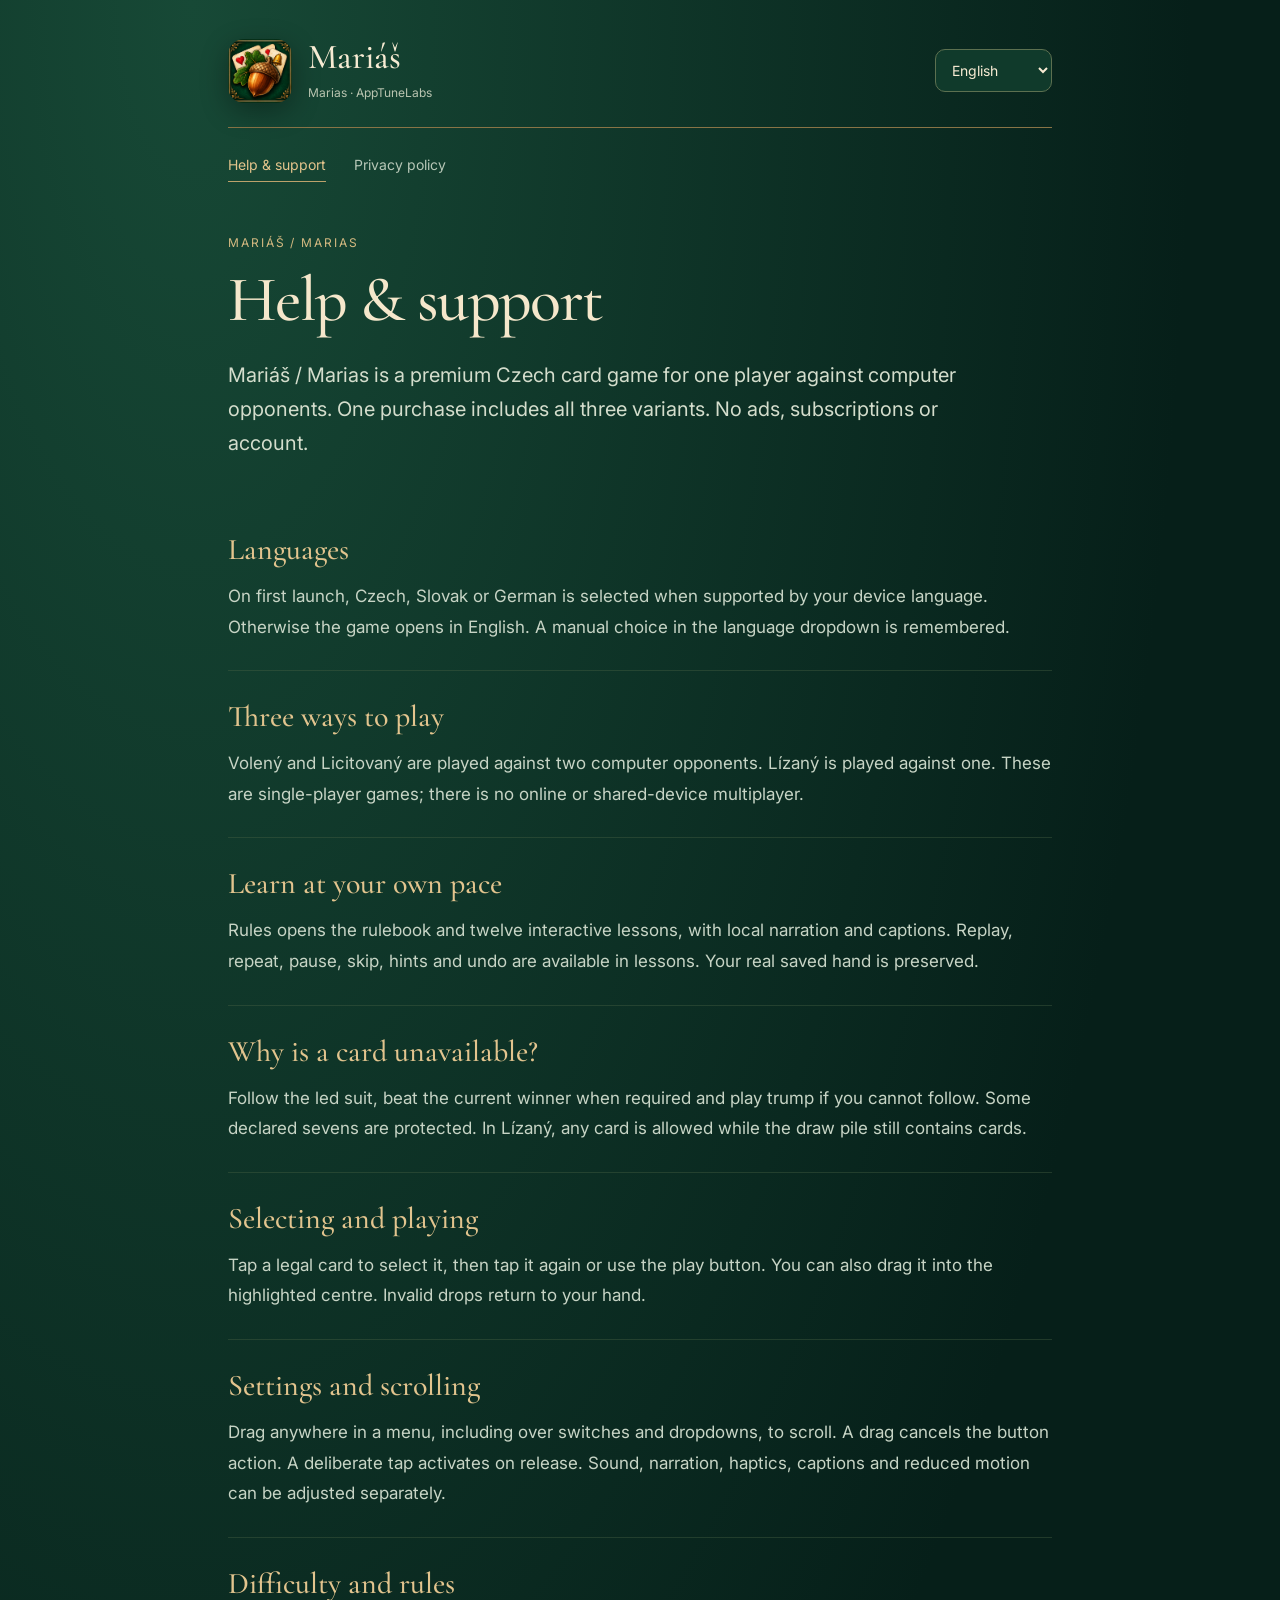
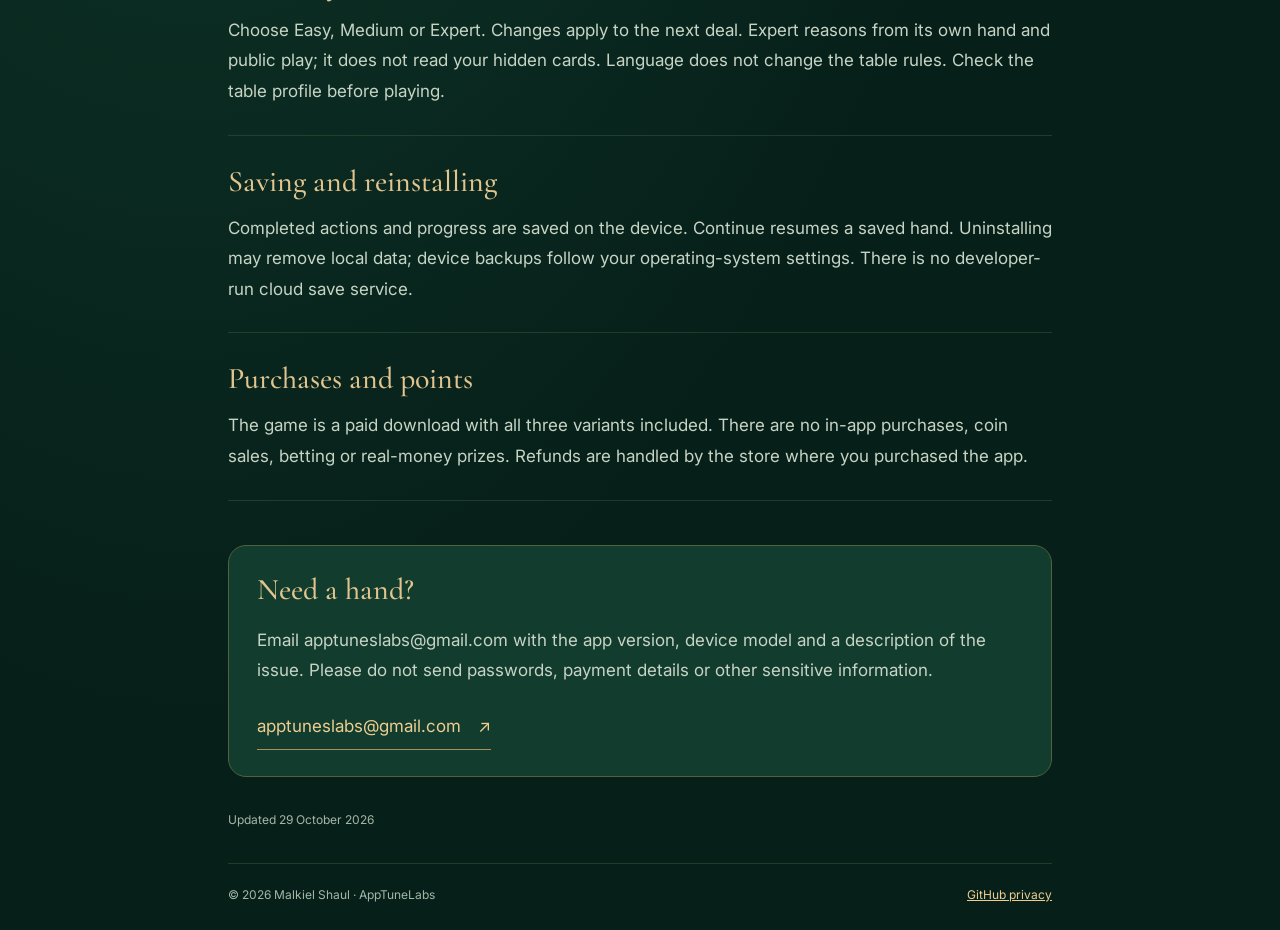
==== index.html @ c892424e "Publish localized Mariáš support and offline-game privacy policy" ====
<!doctype html><html lang="en"><head><meta charset="utf-8"><meta name="viewport" content="width=device-width,initial-scale=1"><meta name="theme-color" content="#082c24"><title>Mariáš / Marias — Support</title><meta name="description" content="Help and privacy information for Mariáš / Marias, the offline premium Czech card game."><link rel="canonical" href="https://malkiel2.github.io/Marias-Support/index.html"><link rel="alternate" hreflang="en" href="https://malkiel2.github.io/Marias-Support/index.html?lang=en"><link rel="alternate" hreflang="cs" href="https://malkiel2.github.io/Marias-Support/index.html?lang=cs"><link rel="alternate" hreflang="sk" href="https://malkiel2.github.io/Marias-Support/index.html?lang=sk"><link rel="alternate" hreflang="de" href="https://malkiel2.github.io/Marias-Support/index.html?lang=de"><link rel="icon" href="assets/icon.png"><link rel="stylesheet" href="style.css"><script src="site.js" defer></script></head><body><main><header><a class="brand" href="index.html"><img src="assets/icon.png" alt=""><span>Mariáš<small>Marias · AppTuneLabs</small></span></a><label class="language"><span class="sr-only">Language</span><select id="language"><option value="en">English</option><option value="cs">Čeština</option><option value="sk">Slovenčina</option><option value="de">Deutsch</option></select></label></header><nav aria-label="Support pages"><a data-nav="support" href="index.html">Help & support</a><a data-nav="privacy" href="privacy.html">Privacy policy</a></nav><article lang="en" data-lang="en"><p class="eyebrow">MARIÁŠ / MARIAS</p><h1>Help &amp; support</h1><p class="lead">Mariáš / Marias is a premium Czech card game for one player against computer opponents. One purchase includes all three variants. No ads, subscriptions or account.</p><section><h2>Languages</h2><p>On first launch, Czech, Slovak or German is selected when supported by your device language. Otherwise the game opens in English. A manual choice in the language dropdown is remembered.</p></section><section><h2>Three ways to play</h2><p>Volený and Licitovaný are played against two computer opponents. Lízaný is played against one. These are single-player games; there is no online or shared-device multiplayer.</p></section><section><h2>Learn at your own pace</h2><p>Rules opens the rulebook and twelve interactive lessons, with local narration and captions. Replay, repeat, pause, skip, hints and undo are available in lessons. Your real saved hand is preserved.</p></section><section><h2>Why is a card unavailable?</h2><p>Follow the led suit, beat the current winner when required and play trump if you cannot follow. Some declared sevens are protected. In Lízaný, any card is allowed while the draw pile still contains cards.</p></section><section><h2>Selecting and playing</h2><p>Tap a legal card to select it, then tap it again or use the play button. You can also drag it into the highlighted centre. Invalid drops return to your hand.</p></section><section><h2>Settings and scrolling</h2><p>Drag anywhere in a menu, including over switches and dropdowns, to scroll. A drag cancels the button action. A deliberate tap activates on release. Sound, narration, haptics, captions and reduced motion can be adjusted separately.</p></section><section><h2>Difficulty and rules</h2><p>Choose Easy, Medium or Expert. Changes apply to the next deal. Expert reasons from its own hand and public play; it does not read your hidden cards. Language does not change the table rules. Check the table profile before playing.</p></section><section><h2>Saving and reinstalling</h2><p>Completed actions and progress are saved on the device. Continue resumes a saved hand. Uninstalling may remove local data; device backups follow your operating-system settings. There is no developer-run cloud save service.</p></section><section><h2>Purchases and points</h2><p>The game is a paid download with all three variants included. There are no in-app purchases, coin sales, betting or real-money prizes. Refunds are handled by the store where you purchased the app.</p></section><aside><h2>Need a hand?</h2><p>Email apptuneslabs@gmail.com with the app version, device model and a description of the issue. Please do not send passwords, payment details or other sensitive information.</p><a class="contact" href="mailto:apptuneslabs@gmail.com">apptuneslabs@gmail.com <span aria-hidden="true">↗</span></a></aside><p class="updated">Updated 29 October 2026</p></article><article lang="cs" data-lang="cs" hidden><p class="eyebrow">MARIÁŠ / MARIAS</p><h1>Nápověda a podpora</h1><p class="lead">Mariáš je prémiová česká karetní hra pro jednoho hráče proti počítači. Jeden nákup zahrnuje všechny tři varianty. Bez reklam, předplatného a účtu.</p><section><h2>Jazyk hry</h2><p>Při prvním spuštění se podle jazyka zařízení zvolí čeština, slovenština nebo němčina, pokud je podporována. Jinak se otevře angličtina. Ruční výběr z nabídky jazyka si hra pamatuje.</p></section><section><h2>Tři varianty</h2><p>Volený a licitovaný se hrají proti dvěma počítačovým soupeřům, lízaný proti jednomu. Hraje jeden člověk; online hra ani více lidí na jednom zařízení nejsou podporovány.</p></section><section><h2>Výuka vlastním tempem</h2><p>Pravidla obsahují příručku a dvanáct hratelných lekcí s místním hlasem a titulky. Ve výuce lze přehrávat, opakovat, pozastavit, přeskočit, získat radu nebo vrátit tah. Skutečné rozehrané rozdání zůstává zachováno.</p></section><section><h2>Proč kartu nelze zahrát?</h2><p>Musíte ctít nesenou barvu, přebít, když to pravidla vyžadují, a trumfovat, pokud barvu nemáte. Některé ohlášené sedmy jsou chráněné. V lízaném lze do vyprázdnění talonu hrát libovolnou kartu.</p></section><section><h2>Výběr a zahrání karty</h2><p>Klepnutím povolenou kartu vyberete. Dalším klepnutím nebo tlačítkem ji zahrajete. Lze ji také přetáhnout do zvýrazněného středu. Neplatné puštění kartu vrátí.</p></section><section><h2>Nastavení a posouvání</h2><p>Posouvejte tahem kdekoli v nabídce, i přes přepínače nebo rozbalovací seznamy. Tah zruší stisk tlačítka. Záměrné klepnutí se provede po uvolnění. Zvuk, hlas, vibrace, titulky a omezení pohybu mají vlastní nastavení.</p></section><section><h2>Obtížnost a pravidla</h2><p>Zvolte Lehkou, Střední nebo Mistra. Změna platí od dalšího rozdání. Mistr používá vlastní ruku a veřejné tahy, ne vaše skryté karty. Změna jazyka nemění pravidla stolu. Před hrou zkontrolujte profil.</p></section><section><h2>Ukládání a přeinstalace</h2><p>Hra ukládá dokončené akce a postup do zařízení. Pokračovat obnoví rozdání. Odinstalace může místní data odstranit. Zálohy závisejí na nastavení systému; nemáme vlastní cloudové ukládání.</p></section><section><h2>Nákup a body</h2><p>Jde o placenou hru se třemi zahrnutými variantami. Neobsahuje nákupy v aplikaci, prodej mincí, sázky ani peněžní výhry. Vrácení platby řeší obchod, ve kterém jste hru koupili.</p></section><aside><h2>Potřebujete poradit?</h2><p>Napište na apptuneslabs@gmail.com. Uveďte verzi hry, model zařízení a popis problému. Neposílejte hesla, platební údaje ani jiné citlivé informace.</p><a class="contact" href="mailto:apptuneslabs@gmail.com">apptuneslabs@gmail.com <span aria-hidden="true">↗</span></a></aside><p class="updated">Aktualizováno 29. října 2026</p></article><article lang="sk" data-lang="sk" hidden><p class="eyebrow">MARIÁŠ / MARIAS</p><h1>Pomoc a podpora</h1><p class="lead">Mariáš je prémiová česká kartová hra pre jedného hráča proti počítaču. Jeden nákup zahŕňa všetky tri varianty. Bez reklám, predplatného a účtu.</p><section><h2>Jazyk hry</h2><p>Pri prvom spustení sa podľa jazyka zariadenia zvolí čeština, slovenčina alebo nemčina, ak je podporovaná. Inak sa otvorí angličtina. Ručný výber z ponuky jazyka si hra pamätá.</p></section><section><h2>Tri varianty</h2><p>Volený a licitovaný sa hrajú proti dvom počítačovým súperom, lízaný proti jednému. Hrá jeden človek; online hra ani viacerí ľudia na jednom zariadení nie sú podporovaní.</p></section><section><h2>Výučba vlastným tempom</h2><p>Pravidlá obsahujú príručku a dvanásť hrateľných lekcií s miestnym hlasom a titulkami. Vo výučbe možno prehrať, opakovať, pozastaviť, preskočiť, získať radu alebo vrátiť ťah. Skutočné rozohrané rozdanie zostáva zachované.</p></section><section><h2>Prečo kartu nemožno zahrať?</h2><p>Musíte dodržať nesenú farbu, prebiť, keď to pravidlá vyžadujú, a tromfovať, ak farbu nemáte. Niektoré ohlásené sedmy sú chránené. V lízanom možno do vyprázdnenia kôpky hrať ľubovoľnú kartu.</p></section><section><h2>Výber a zahranie karty</h2><p>Ťuknutím povolenú kartu vyberiete. Ďalším ťuknutím alebo tlačidlom ju zahráte. Možno ju aj potiahnuť do zvýrazneného stredu. Neplatné pustenie kartu vráti.</p></section><section><h2>Nastavenia a posúvanie</h2><p>Posúvajte ťahom kdekoľvek v ponuke, aj cez prepínače alebo rozbaľovacie zoznamy. Ťah zruší stlačenie tlačidla. Zámerné ťuknutie sa vykoná po uvoľnení. Zvuk, hlas, vibrácie, titulky a obmedzenie pohybu majú vlastné nastavenia.</p></section><section><h2>Náročnosť a pravidlá</h2><p>Zvoľte Ľahkú, Strednú alebo Majstra. Zmena platí od ďalšieho rozdania. Majster používa vlastnú ruku a verejné ťahy, nie vaše skryté karty. Zmena jazyka nemení pravidlá stola. Pred hrou skontrolujte profil.</p></section><section><h2>Ukladanie a preinštalovanie</h2><p>Hra ukladá dokončené akcie a postup do zariadenia. Pokračovať obnoví rozdanie. Odinštalovanie môže miestne údaje odstrániť. Zálohy závisia od nastavení systému; nemáme vlastné cloudové ukladanie.</p></section><section><h2>Nákup a body</h2><p>Ide o platenú hru s tromi zahrnutými variantmi. Neobsahuje nákupy v aplikácii, predaj mincí, stávky ani peňažné výhry. Vrátenie platby rieši obchod, v ktorom ste hru kúpili.</p></section><aside><h2>Potrebujete poradiť?</h2><p>Napíšte na apptuneslabs@gmail.com. Uveďte verziu hry, model zariadenia a opis problému. Neposielajte heslá, platobné údaje ani iné citlivé informácie.</p><a class="contact" href="mailto:apptuneslabs@gmail.com">apptuneslabs@gmail.com <span aria-hidden="true">↗</span></a></aside><p class="updated">Aktualizované 29. októbra 2026</p></article><article lang="de" data-lang="de" hidden><p class="eyebrow">MARIÁŠ / MARIAS</p><h1>Hilfe &amp; Support</h1><p class="lead">Mariáš / Marias ist ein hochwertiges tschechisches Kartenspiel für einen Menschen gegen Computergegner. Ein Kauf enthält alle drei Varianten. Ohne Werbung, Abo oder Konto.</p><section><h2>Sprache</h2><p>Beim ersten Start wird die unterstützte Gerätesprache Tschechisch, Slowakisch oder Deutsch gewählt. Andernfalls öffnet sich Englisch. Eine manuelle Auswahl im Sprachmenü wird gespeichert.</p></section><section><h2>Drei Varianten</h2><p>Volený und Licitovaný spielt man gegen zwei Computergegner, Lízaný gegen einen. Es spielt ein Mensch. Online-Mehrspieler und mehrere Menschen an einem Gerät sind nicht vorgesehen.</p></section><section><h2>In deinem Tempo lernen</h2><p>Regeln öffnet das Regelbuch und zwölf spielbare Lektionen mit lokaler Sprachführung und Untertiteln. In Lektionen stehen Wiederholen, Pause, Überspringen, Hinweise und Zurücknehmen zur Verfügung. Deine echte gespeicherte Runde bleibt erhalten.</p></section><section><h2>Warum ist eine Karte nicht erlaubt?</h2><p>Bediene die ausgespielte Farbe, überstich nach den Regeln und spiele Trumpf, wenn du die Farbe nicht hast. Bestimmte angesagte Siebenen sind geschützt. Bei Lízaný ist jede Karte erlaubt, solange der Nachziehstapel nicht leer ist.</p></section><section><h2>Karten auswählen und spielen</h2><p>Tippe auf eine erlaubte Karte und danach erneut darauf oder auf die Spieltaste. Du kannst sie auch in die markierte Mitte ziehen. Eine ungültig abgelegte Karte kehrt auf die Hand zurück.</p></section><section><h2>Einstellungen und Scrollen</h2><p>Ziehe zum Scrollen an einer beliebigen Stelle im Menü, auch über Schaltern und Auswahlfeldern. Ziehen bricht die Schaltflächenaktion ab. Ein gezieltes Tippen wirkt beim Loslassen. Ton, Sprache, Haptik, Untertitel und weniger Bewegung sind getrennt einstellbar.</p></section><section><h2>Schwierigkeit und Regeln</h2><p>Wähle Leicht, Mittel oder Experte. Änderungen gelten ab der nächsten Runde. Experte nutzt die eigene Hand und öffentliche Züge, nicht deine verdeckten Karten. Die Sprache ändert keine Tischregeln. Prüfe vor dem Spielen das Profil.</p></section><section><h2>Speichern und Neuinstallation</h2><p>Abgeschlossene Aktionen und Fortschritt werden auf dem Gerät gespeichert. Weiter setzt die Runde fort. Eine Deinstallation kann lokale Daten löschen. Sicherungen folgen den Betriebssystemeinstellungen; wir betreiben keinen Cloud-Spielstanddienst.</p></section><section><h2>Kauf und Punkte</h2><p>Der kostenpflichtige Download enthält alle drei Varianten. Es gibt keine In-App-Käufe, verkauften Münzen, Einsätze oder Geldgewinne. Erstattungen bearbeitet der Store, in dem du das Spiel gekauft hast.</p></section><aside><h2>Brauchst du Hilfe?</h2><p>Schreibe an apptuneslabs@gmail.com und nenne Spielversion, Gerätemodell und das Problem. Bitte sende keine Passwörter, Zahlungsdaten oder anderen sensiblen Informationen.</p><a class="contact" href="mailto:apptuneslabs@gmail.com">apptuneslabs@gmail.com <span aria-hidden="true">↗</span></a></aside><p class="updated">Aktualisiert am 29. Oktober 2026</p></article><footer><p>© 2026 Malkiel Shaul · AppTuneLabs</p><a href="https://docs.github.com/en/site-policy/privacy-policies/github-general-privacy-statement">GitHub privacy</a></footer></main></body></html>
---- style.css ----
@font-face{font-family:Inter;src:url(assets/Inter.ttf);font-display:swap}@font-face{font-family:Cormorant;src:url(assets/CormorantGaramond.ttf);font-display:swap}*{box-sizing:border-box}html{color-scheme:dark}body{margin:0;background:radial-gradient(ellipse at 15% 0,#174936,transparent 65%),#061f19;color:#f7ebd3;font:17px/1.8 Inter,Arial,sans-serif}main{max-width:900px;margin:auto;padding:38px 38px 24px}header{display:flex;align-items:center;justify-content:space-between;gap:20px;padding-bottom:24px;border-bottom:1px solid #887446}.brand{display:flex;align-items:center;gap:16px;text-decoration:none;color:#f7ebd3;font:500 35px/1.1 Cormorant,serif}.brand img{width:64px;height:64px;border-radius:16px;box-shadow:0 8px 28px #0005}.brand small{display:block;color:#b9c4b0;font:12px/1.8 Inter,sans-serif;margin-top:5px}select{font:14px Inter,sans-serif;padding:11px 12px;border:1px solid #5c7050;border-radius:10px;color:#f7ebd3;background:#103a2b}nav{display:flex;gap:28px;margin:24px 0 50px}nav a{font-size:14px;text-decoration:none;color:#b7c7b7;padding-bottom:4px}nav a[aria-current]{color:#e3c48c;border-bottom:1px solid #bca26b}h1{font:500 64px/1.05 Cormorant,Georgia,serif;color:#f5e7cb;letter-spacing:-.025em;margin:12px 0 25px}h2{font:500 30px/1.2 Cormorant,Georgia,serif;color:#e2c48e;margin:0 0 13px}.eyebrow{font-size:12px;letter-spacing:.16em;color:#d4b981}.lead{font-size:20px;line-height:1.7;color:#d4ddcc;margin-bottom:44px;max-width:740px}section{padding:28px 0;border-bottom:1px solid #49614566}section p{margin:0;color:#c7d4c5}a{color:#edcd91;overflow-wrap:anywhere}a:focus-visible,select:focus-visible{outline:2px solid #f2dba7;outline-offset:5px}aside{padding:26px 28px;margin-top:44px;background:#123c2d;border:1px solid #50623f;border-radius:18px}aside p{color:#c7d4c5}.contact{display:inline-block;padding:8px 0;text-decoration:none;border-bottom:1px solid #aa8f56}.contact span{margin-left:12px}.updated,footer{font-size:12px;color:#a4b7a6}.updated{margin:32px 0}footer{border-top:1px solid #49614566;padding-top:20px;display:flex;justify-content:space-between;gap:16px}footer p{margin:0}.sr-only{position:absolute;width:1px;height:1px;overflow:hidden;clip:rect(0,0,0,0)}[hidden]{display:none!important}@media(max-width:600px){main{padding:24px 21px}h1{font-size:46px}.brand{font-size:29px}.brand img{width:48px;height:48px}.brand small{font-size:10px}select{max-width:112px}nav{margin-bottom:34px}.lead{font-size:18px}h2{font-size:27px}aside{padding:23px}footer{display:block}footer p{margin-bottom:8px}}
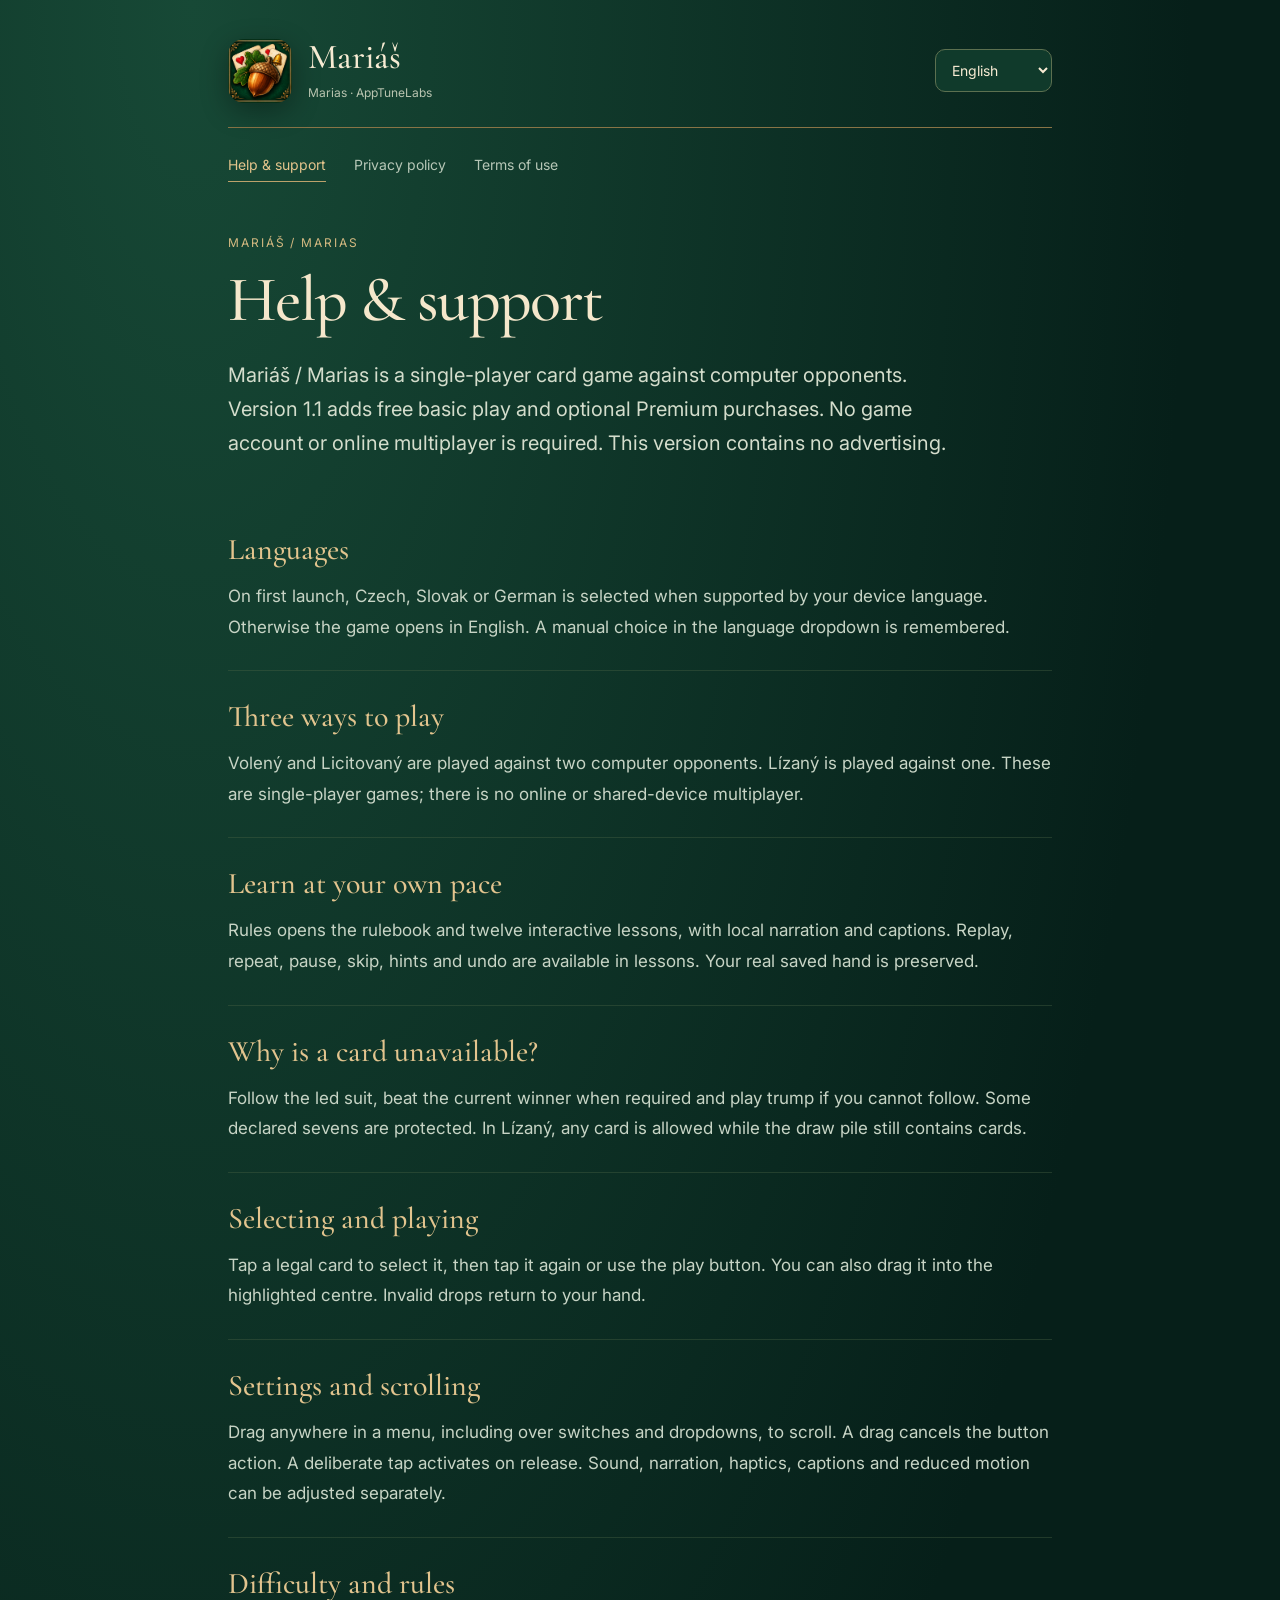
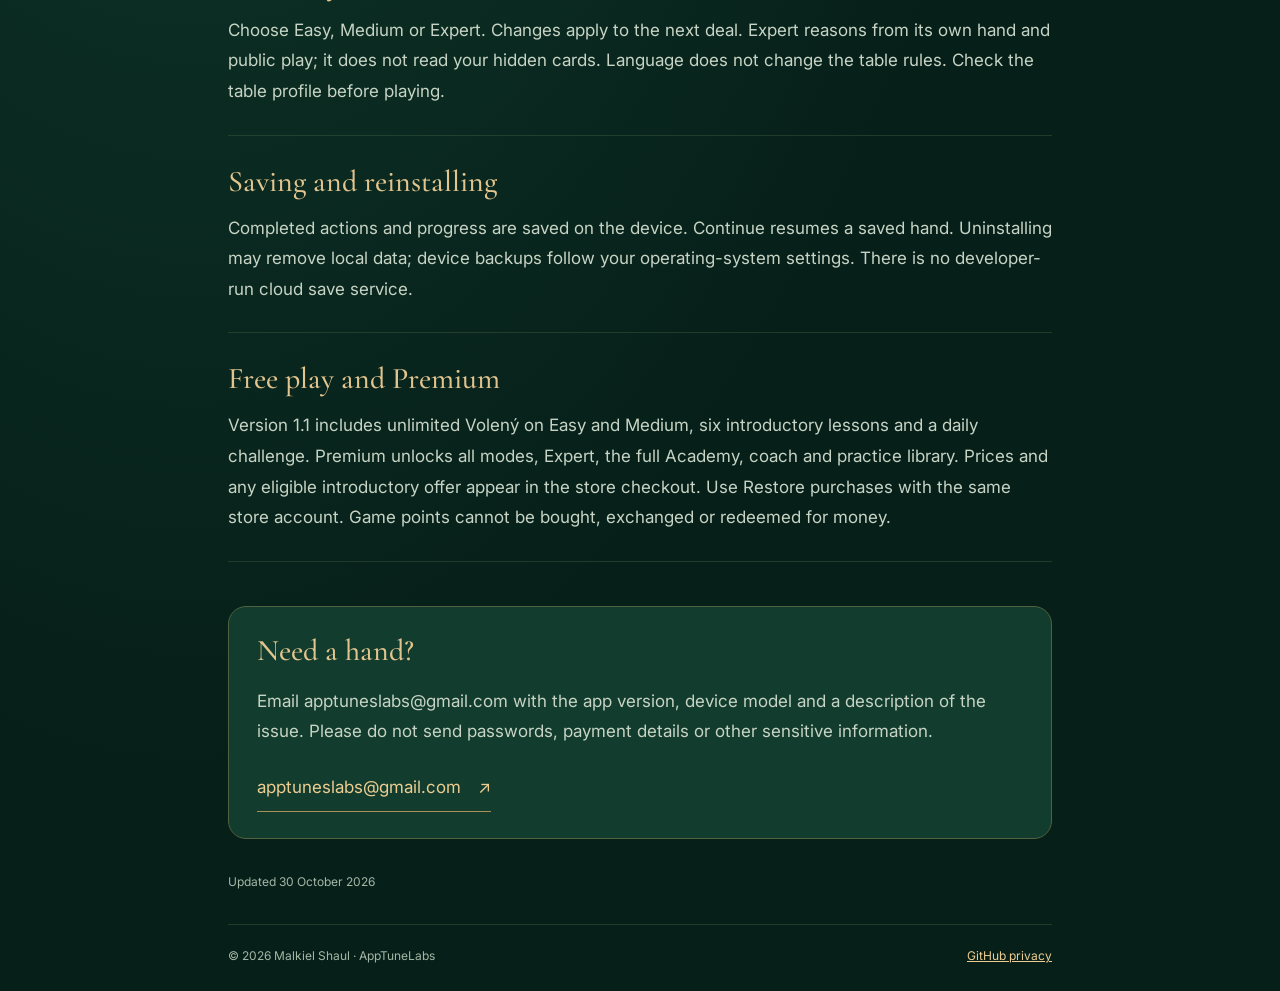
==== commit afa86313: "Document optional Premium purchases, RevenueCat privacy and store terms in four languages" ====
--- a/index.html
+++ b/index.html
@@ -1 +1 @@
-<!doctype html><html lang="en"><head><meta charset="utf-8"><meta name="viewport" content="width=device-width,initial-scale=1"><meta name="theme-color" content="#082c24"><title>Mariáš / Marias — Support</title><meta name="description" content="Help and privacy information for Mariáš / Marias, the offline premium Czech card game."><link rel="canonical" href="https://malkiel2.github.io/Marias-Support/index.html"><link rel="alternate" hreflang="en" href="https://malkiel2.github.io/Marias-Support/index.html?lang=en"><link rel="alternate" hreflang="cs" href="https://malkiel2.github.io/Marias-Support/index.html?lang=cs"><link rel="alternate" hreflang="sk" href="https://malkiel2.github.io/Marias-Support/index.html?lang=sk"><link rel="alternate" hreflang="de" href="https://malkiel2.github.io/Marias-Support/index.html?lang=de"><link rel="icon" href="assets/icon.png"><link rel="stylesheet" href="style.css"><script src="site.js" defer></script></head><body><main><header><a class="brand" href="index.html"><img src="assets/icon.png" alt=""><span>Mariáš<small>Marias · AppTuneLabs</small></span></a><label class="language"><span class="sr-only">Language</span><select id="language"><option value="en">English</option><option value="cs">Čeština</option><option value="sk">Slovenčina</option><option value="de">Deutsch</option></select></label></header><nav aria-label="Support pages"><a data-nav="support" href="index.html">Help & support</a><a data-nav="privacy" href="privacy.html">Privacy policy</a></nav><article lang="en" data-lang="en"><p class="eyebrow">MARIÁŠ / MARIAS</p><h1>Help &amp; support</h1><p class="lead">Mariáš / Marias is a premium Czech card game for one player against computer opponents. One purchase includes all three variants. No ads, subscriptions or account.</p><section><h2>Languages</h2><p>On first launch, Czech, Slovak or German is selected when supported by your device language. Otherwise the game opens in English. A manual choice in the language dropdown is remembered.</p></section><section><h2>Three ways to play</h2><p>Volený and Licitovaný are played against two computer opponents. Lízaný is played against one. These are single-player games; there is no online or shared-device multiplayer.</p></section><section><h2>Learn at your own pace</h2><p>Rules opens the rulebook and twelve interactive lessons, with local narration and captions. Replay, repeat, pause, skip, hints and undo are available in lessons. Your real saved hand is preserved.</p></section><section><h2>Why is a card unavailable?</h2><p>Follow the led suit, beat the current winner when required and play trump if you cannot follow. Some declared sevens are protected. In Lízaný, any card is allowed while the draw pile still contains cards.</p></section><section><h2>Selecting and playing</h2><p>Tap a legal card to select it, then tap it again or use the play button. You can also drag it into the highlighted centre. Invalid drops return to your hand.</p></section><section><h2>Settings and scrolling</h2><p>Drag anywhere in a menu, including over switches and dropdowns, to scroll. A drag cancels the button action. A deliberate tap activates on release. Sound, narration, haptics, captions and reduced motion can be adjusted separately.</p></section><section><h2>Difficulty and rules</h2><p>Choose Easy, Medium or Expert. Changes apply to the next deal. Expert reasons from its own hand and public play; it does not read your hidden cards. Language does not change the table rules. Check the table profile before playing.</p></section><section><h2>Saving and reinstalling</h2><p>Completed actions and progress are saved on the device. Continue resumes a saved hand. Uninstalling may remove local data; device backups follow your operating-system settings. There is no developer-run cloud save service.</p></section><section><h2>Purchases and points</h2><p>The game is a paid download with all three variants included. There are no in-app purchases, coin sales, betting or real-money prizes. Refunds are handled by the store where you purchased the app.</p></section><aside><h2>Need a hand?</h2><p>Email apptuneslabs@gmail.com with the app version, device model and a description of the issue. Please do not send passwords, payment details or other sensitive information.</p><a class="contact" href="mailto:apptuneslabs@gmail.com">apptuneslabs@gmail.com <span aria-hidden="true">↗</span></a></aside><p class="updated">Updated 29 October 2026</p></article><article lang="cs" data-lang="cs" hidden><p class="eyebrow">MARIÁŠ / MARIAS</p><h1>Nápověda a podpora</h1><p class="lead">Mariáš je prémiová česká karetní hra pro jednoho hráče proti počítači. Jeden nákup zahrnuje všechny tři varianty. Bez reklam, předplatného a účtu.</p><section><h2>Jazyk hry</h2><p>Při prvním spuštění se podle jazyka zařízení zvolí čeština, slovenština nebo němčina, pokud je podporována. Jinak se otevře angličtina. Ruční výběr z nabídky jazyka si hra pamatuje.</p></section><section><h2>Tři varianty</h2><p>Volený a licitovaný se hrají proti dvěma počítačovým soupeřům, lízaný proti jednomu. Hraje jeden člověk; online hra ani více lidí na jednom zařízení nejsou podporovány.</p></section><section><h2>Výuka vlastním tempem</h2><p>Pravidla obsahují příručku a dvanáct hratelných lekcí s místním hlasem a titulky. Ve výuce lze přehrávat, opakovat, pozastavit, přeskočit, získat radu nebo vrátit tah. Skutečné rozehrané rozdání zůstává zachováno.</p></section><section><h2>Proč kartu nelze zahrát?</h2><p>Musíte ctít nesenou barvu, přebít, když to pravidla vyžadují, a trumfovat, pokud barvu nemáte. Některé ohlášené sedmy jsou chráněné. V lízaném lze do vyprázdnění talonu hrát libovolnou kartu.</p></section><section><h2>Výběr a zahrání karty</h2><p>Klepnutím povolenou kartu vyberete. Dalším klepnutím nebo tlačítkem ji zahrajete. Lze ji také přetáhnout do zvýrazněného středu. Neplatné puštění kartu vrátí.</p></section><section><h2>Nastavení a posouvání</h2><p>Posouvejte tahem kdekoli v nabídce, i přes přepínače nebo rozbalovací seznamy. Tah zruší stisk tlačítka. Záměrné klepnutí se provede po uvolnění. Zvuk, hlas, vibrace, titulky a omezení pohybu mají vlastní nastavení.</p></section><section><h2>Obtížnost a pravidla</h2><p>Zvolte Lehkou, Střední nebo Mistra. Změna platí od dalšího rozdání. Mistr používá vlastní ruku a veřejné tahy, ne vaše skryté karty. Změna jazyka nemění pravidla stolu. Před hrou zkontrolujte profil.</p></section><section><h2>Ukládání a přeinstalace</h2><p>Hra ukládá dokončené akce a postup do zařízení. Pokračovat obnoví rozdání. Odinstalace může místní data odstranit. Zálohy závisejí na nastavení systému; nemáme vlastní cloudové ukládání.</p></section><section><h2>Nákup a body</h2><p>Jde o placenou hru se třemi zahrnutými variantami. Neobsahuje nákupy v aplikaci, prodej mincí, sázky ani peněžní výhry. Vrácení platby řeší obchod, ve kterém jste hru koupili.</p></section><aside><h2>Potřebujete poradit?</h2><p>Napište na apptuneslabs@gmail.com. Uveďte verzi hry, model zařízení a popis problému. Neposílejte hesla, platební údaje ani jiné citlivé informace.</p><a class="contact" href="mailto:apptuneslabs@gmail.com">apptuneslabs@gmail.com <span aria-hidden="true">↗</span></a></aside><p class="updated">Aktualizováno 29. října 2026</p></article><article lang="sk" data-lang="sk" hidden><p class="eyebrow">MARIÁŠ / MARIAS</p><h1>Pomoc a podpora</h1><p class="lead">Mariáš je prémiová česká kartová hra pre jedného hráča proti počítaču. Jeden nákup zahŕňa všetky tri varianty. Bez reklám, predplatného a účtu.</p><section><h2>Jazyk hry</h2><p>Pri prvom spustení sa podľa jazyka zariadenia zvolí čeština, slovenčina alebo nemčina, ak je podporovaná. Inak sa otvorí angličtina. Ručný výber z ponuky jazyka si hra pamätá.</p></section><section><h2>Tri varianty</h2><p>Volený a licitovaný sa hrajú proti dvom počítačovým súperom, lízaný proti jednému. Hrá jeden človek; online hra ani viacerí ľudia na jednom zariadení nie sú podporovaní.</p></section><section><h2>Výučba vlastným tempom</h2><p>Pravidlá obsahujú príručku a dvanásť hrateľných lekcií s miestnym hlasom a titulkami. Vo výučbe možno prehrať, opakovať, pozastaviť, preskočiť, získať radu alebo vrátiť ťah. Skutočné rozohrané rozdanie zostáva zachované.</p></section><section><h2>Prečo kartu nemožno zahrať?</h2><p>Musíte dodržať nesenú farbu, prebiť, keď to pravidlá vyžadujú, a tromfovať, ak farbu nemáte. Niektoré ohlásené sedmy sú chránené. V lízanom možno do vyprázdnenia kôpky hrať ľubovoľnú kartu.</p></section><section><h2>Výber a zahranie karty</h2><p>Ťuknutím povolenú kartu vyberiete. Ďalším ťuknutím alebo tlačidlom ju zahráte. Možno ju aj potiahnuť do zvýrazneného stredu. Neplatné pustenie kartu vráti.</p></section><section><h2>Nastavenia a posúvanie</h2><p>Posúvajte ťahom kdekoľvek v ponuke, aj cez prepínače alebo rozbaľovacie zoznamy. Ťah zruší stlačenie tlačidla. Zámerné ťuknutie sa vykoná po uvoľnení. Zvuk, hlas, vibrácie, titulky a obmedzenie pohybu majú vlastné nastavenia.</p></section><section><h2>Náročnosť a pravidlá</h2><p>Zvoľte Ľahkú, Strednú alebo Majstra. Zmena platí od ďalšieho rozdania. Majster používa vlastnú ruku a verejné ťahy, nie vaše skryté karty. Zmena jazyka nemení pravidlá stola. Pred hrou skontrolujte profil.</p></section><section><h2>Ukladanie a preinštalovanie</h2><p>Hra ukladá dokončené akcie a postup do zariadenia. Pokračovať obnoví rozdanie. Odinštalovanie môže miestne údaje odstrániť. Zálohy závisia od nastavení systému; nemáme vlastné cloudové ukladanie.</p></section><section><h2>Nákup a body</h2><p>Ide o platenú hru s tromi zahrnutými variantmi. Neobsahuje nákupy v aplikácii, predaj mincí, stávky ani peňažné výhry. Vrátenie platby rieši obchod, v ktorom ste hru kúpili.</p></section><aside><h2>Potrebujete poradiť?</h2><p>Napíšte na apptuneslabs@gmail.com. Uveďte verziu hry, model zariadenia a opis problému. Neposielajte heslá, platobné údaje ani iné citlivé informácie.</p><a class="contact" href="mailto:apptuneslabs@gmail.com">apptuneslabs@gmail.com <span aria-hidden="true">↗</span></a></aside><p class="updated">Aktualizované 29. októbra 2026</p></article><article lang="de" data-lang="de" hidden><p class="eyebrow">MARIÁŠ / MARIAS</p><h1>Hilfe &amp; Support</h1><p class="lead">Mariáš / Marias ist ein hochwertiges tschechisches Kartenspiel für einen Menschen gegen Computergegner. Ein Kauf enthält alle drei Varianten. Ohne Werbung, Abo oder Konto.</p><section><h2>Sprache</h2><p>Beim ersten Start wird die unterstützte Gerätesprache Tschechisch, Slowakisch oder Deutsch gewählt. Andernfalls öffnet sich Englisch. Eine manuelle Auswahl im Sprachmenü wird gespeichert.</p></section><section><h2>Drei Varianten</h2><p>Volený und Licitovaný spielt man gegen zwei Computergegner, Lízaný gegen einen. Es spielt ein Mensch. Online-Mehrspieler und mehrere Menschen an einem Gerät sind nicht vorgesehen.</p></section><section><h2>In deinem Tempo lernen</h2><p>Regeln öffnet das Regelbuch und zwölf spielbare Lektionen mit lokaler Sprachführung und Untertiteln. In Lektionen stehen Wiederholen, Pause, Überspringen, Hinweise und Zurücknehmen zur Verfügung. Deine echte gespeicherte Runde bleibt erhalten.</p></section><section><h2>Warum ist eine Karte nicht erlaubt?</h2><p>Bediene die ausgespielte Farbe, überstich nach den Regeln und spiele Trumpf, wenn du die Farbe nicht hast. Bestimmte angesagte Siebenen sind geschützt. Bei Lízaný ist jede Karte erlaubt, solange der Nachziehstapel nicht leer ist.</p></section><section><h2>Karten auswählen und spielen</h2><p>Tippe auf eine erlaubte Karte und danach erneut darauf oder auf die Spieltaste. Du kannst sie auch in die markierte Mitte ziehen. Eine ungültig abgelegte Karte kehrt auf die Hand zurück.</p></section><section><h2>Einstellungen und Scrollen</h2><p>Ziehe zum Scrollen an einer beliebigen Stelle im Menü, auch über Schaltern und Auswahlfeldern. Ziehen bricht die Schaltflächenaktion ab. Ein gezieltes Tippen wirkt beim Loslassen. Ton, Sprache, Haptik, Untertitel und weniger Bewegung sind getrennt einstellbar.</p></section><section><h2>Schwierigkeit und Regeln</h2><p>Wähle Leicht, Mittel oder Experte. Änderungen gelten ab der nächsten Runde. Experte nutzt die eigene Hand und öffentliche Züge, nicht deine verdeckten Karten. Die Sprache ändert keine Tischregeln. Prüfe vor dem Spielen das Profil.</p></section><section><h2>Speichern und Neuinstallation</h2><p>Abgeschlossene Aktionen und Fortschritt werden auf dem Gerät gespeichert. Weiter setzt die Runde fort. Eine Deinstallation kann lokale Daten löschen. Sicherungen folgen den Betriebssystemeinstellungen; wir betreiben keinen Cloud-Spielstanddienst.</p></section><section><h2>Kauf und Punkte</h2><p>Der kostenpflichtige Download enthält alle drei Varianten. Es gibt keine In-App-Käufe, verkauften Münzen, Einsätze oder Geldgewinne. Erstattungen bearbeitet der Store, in dem du das Spiel gekauft hast.</p></section><aside><h2>Brauchst du Hilfe?</h2><p>Schreibe an apptuneslabs@gmail.com und nenne Spielversion, Gerätemodell und das Problem. Bitte sende keine Passwörter, Zahlungsdaten oder anderen sensiblen Informationen.</p><a class="contact" href="mailto:apptuneslabs@gmail.com">apptuneslabs@gmail.com <span aria-hidden="true">↗</span></a></aside><p class="updated">Aktualisiert am 29. Oktober 2026</p></article><footer><p>© 2026 Malkiel Shaul · AppTuneLabs</p><a href="https://docs.github.com/en/site-policy/privacy-policies/github-general-privacy-statement">GitHub privacy</a></footer></main></body></html>+<!doctype html><html lang="en"><head><meta charset="utf-8"><meta name="viewport" content="width=device-width,initial-scale=1"><meta name="theme-color" content="#082c24"><title>Mariáš / Marias — Support</title><meta name="description" content="Help and privacy information for Mariáš / Marias, the offline premium Czech card game."><link rel="canonical" href="https://malkiel2.github.io/Marias-Support/index.html"><link rel="alternate" hreflang="en" href="https://malkiel2.github.io/Marias-Support/index.html?lang=en"><link rel="alternate" hreflang="cs" href="https://malkiel2.github.io/Marias-Support/index.html?lang=cs"><link rel="alternate" hreflang="sk" href="https://malkiel2.github.io/Marias-Support/index.html?lang=sk"><link rel="alternate" hreflang="de" href="https://malkiel2.github.io/Marias-Support/index.html?lang=de"><link rel="icon" href="assets/icon.png"><link rel="stylesheet" href="style.css?v=995d9b1980"><script src="site.js?v=de9e3df1a8" defer></script></head><body><main><header><a class="brand" href="index.html"><img src="assets/icon.png" alt=""><span>Mariáš<small>Marias · AppTuneLabs</small></span></a><label class="language"><span class="sr-only">Language</span><select id="language"><option value="en">English</option><option value="cs">Čeština</option><option value="sk">Slovenčina</option><option value="de">Deutsch</option></select></label></header><nav aria-label="Support pages"><a data-nav="support" href="index.html">Help & support</a><a data-nav="privacy" href="privacy.html">Privacy policy</a><a data-nav="terms" href="terms.html">Terms of use</a></nav><article lang="en" data-lang="en"><p class="eyebrow">MARIÁŠ / MARIAS</p><h1>Help &amp; support</h1><p class="lead">Mariáš / Marias is a single-player card game against computer opponents. Version 1.1 adds free basic play and optional Premium purchases. No game account or online multiplayer is required. This version contains no advertising.</p><section><h2>Languages</h2><p>On first launch, Czech, Slovak or German is selected when supported by your device language. Otherwise the game opens in English. A manual choice in the language dropdown is remembered.</p></section><section><h2>Three ways to play</h2><p>Volený and Licitovaný are played against two computer opponents. Lízaný is played against one. These are single-player games; there is no online or shared-device multiplayer.</p></section><section><h2>Learn at your own pace</h2><p>Rules opens the rulebook and twelve interactive lessons, with local narration and captions. Replay, repeat, pause, skip, hints and undo are available in lessons. Your real saved hand is preserved.</p></section><section><h2>Why is a card unavailable?</h2><p>Follow the led suit, beat the current winner when required and play trump if you cannot follow. Some declared sevens are protected. In Lízaný, any card is allowed while the draw pile still contains cards.</p></section><section><h2>Selecting and playing</h2><p>Tap a legal card to select it, then tap it again or use the play button. You can also drag it into the highlighted centre. Invalid drops return to your hand.</p></section><section><h2>Settings and scrolling</h2><p>Drag anywhere in a menu, including over switches and dropdowns, to scroll. A drag cancels the button action. A deliberate tap activates on release. Sound, narration, haptics, captions and reduced motion can be adjusted separately.</p></section><section><h2>Difficulty and rules</h2><p>Choose Easy, Medium or Expert. Changes apply to the next deal. Expert reasons from its own hand and public play; it does not read your hidden cards. Language does not change the table rules. Check the table profile before playing.</p></section><section><h2>Saving and reinstalling</h2><p>Completed actions and progress are saved on the device. Continue resumes a saved hand. Uninstalling may remove local data; device backups follow your operating-system settings. There is no developer-run cloud save service.</p></section><section><h2>Free play and Premium</h2><p>Version 1.1 includes unlimited Volený on Easy and Medium, six introductory lessons and a daily challenge. Premium unlocks all modes, Expert, the full Academy, coach and practice library. Prices and any eligible introductory offer appear in the store checkout. Use Restore purchases with the same store account. Game points cannot be bought, exchanged or redeemed for money.</p></section><aside><h2>Need a hand?</h2><p>Email apptuneslabs@gmail.com with the app version, device model and a description of the issue. Please do not send passwords, payment details or other sensitive information.</p><a class="contact" href="mailto:apptuneslabs@gmail.com">apptuneslabs@gmail.com <span aria-hidden="true">↗</span></a></aside><p class="updated">Updated 30 October 2026</p></article><article lang="cs" data-lang="cs" hidden><p class="eyebrow">MARIÁŠ / MARIAS</p><h1>Nápověda a podpora</h1><p class="lead">Mariáš je karetní hra pro jednoho hráče proti počítači. Verze 1.1 přidává základní hru zdarma a volitelné nákupy Premium. Nevyžaduje herní účet ani online hru. Tato verze neobsahuje reklamy.</p><section><h2>Jazyk hry</h2><p>Při prvním spuštění se podle jazyka zařízení zvolí čeština, slovenština nebo němčina, pokud je podporována. Jinak se otevře angličtina. Ruční výběr z nabídky jazyka si hra pamatuje.</p></section><section><h2>Tři varianty</h2><p>Volený a licitovaný se hrají proti dvěma počítačovým soupeřům, lízaný proti jednomu. Hraje jeden člověk; online hra ani více lidí na jednom zařízení nejsou podporovány.</p></section><section><h2>Výuka vlastním tempem</h2><p>Pravidla obsahují příručku a dvanáct hratelných lekcí s místním hlasem a titulky. Ve výuce lze přehrávat, opakovat, pozastavit, přeskočit, získat radu nebo vrátit tah. Skutečné rozehrané rozdání zůstává zachováno.</p></section><section><h2>Proč kartu nelze zahrát?</h2><p>Musíte ctít nesenou barvu, přebít, když to pravidla vyžadují, a trumfovat, pokud barvu nemáte. Některé ohlášené sedmy jsou chráněné. V lízaném lze do vyprázdnění talonu hrát libovolnou kartu.</p></section><section><h2>Výběr a zahrání karty</h2><p>Klepnutím povolenou kartu vyberete. Dalším klepnutím nebo tlačítkem ji zahrajete. Lze ji také přetáhnout do zvýrazněného středu. Neplatné puštění kartu vrátí.</p></section><section><h2>Nastavení a posouvání</h2><p>Posouvejte tahem kdekoli v nabídce, i přes přepínače nebo rozbalovací seznamy. Tah zruší stisk tlačítka. Záměrné klepnutí se provede po uvolnění. Zvuk, hlas, vibrace, titulky a omezení pohybu mají vlastní nastavení.</p></section><section><h2>Obtížnost a pravidla</h2><p>Zvolte Lehkou, Střední nebo Mistra. Změna platí od dalšího rozdání. Mistr používá vlastní ruku a veřejné tahy, ne vaše skryté karty. Změna jazyka nemění pravidla stolu. Před hrou zkontrolujte profil.</p></section><section><h2>Ukládání a přeinstalace</h2><p>Hra ukládá dokončené akce a postup do zařízení. Pokračovat obnoví rozdání. Odinstalace může místní data odstranit. Zálohy závisejí na nastavení systému; nemáme vlastní cloudové ukládání.</p></section><section><h2>Hra zdarma a Premium</h2><p>Verze 1.1 nabízí neomezený volený mariáš na lehké a střední úrovni, šest úvodních lekcí a denní výzvu. Premium odemkne všechny varianty, Mistra, celou akademii, trenéra a tréninkovou knihovnu. Cenu a případnou úvodní nabídku ukáže obchod před potvrzením. Obnovte nákupy se stejným účtem obchodu. Herní body nelze koupit ani směnit za peníze.</p></section><aside><h2>Potřebujete poradit?</h2><p>Napište na apptuneslabs@gmail.com. Uveďte verzi hry, model zařízení a popis problému. Neposílejte hesla, platební údaje ani jiné citlivé informace.</p><a class="contact" href="mailto:apptuneslabs@gmail.com">apptuneslabs@gmail.com <span aria-hidden="true">↗</span></a></aside><p class="updated">Aktualizováno 30. října 2026</p></article><article lang="sk" data-lang="sk" hidden><p class="eyebrow">MARIÁŠ / MARIAS</p><h1>Pomoc a podpora</h1><p class="lead">Mariáš je kartová hra pre jedného hráča proti počítaču. Verzia 1.1 pridáva základnú hru zdarma a voliteľné nákupy Premium. Nevyžaduje herný účet ani online hru. Táto verzia neobsahuje reklamy.</p><section><h2>Jazyk hry</h2><p>Pri prvom spustení sa podľa jazyka zariadenia zvolí čeština, slovenčina alebo nemčina, ak je podporovaná. Inak sa otvorí angličtina. Ručný výber z ponuky jazyka si hra pamätá.</p></section><section><h2>Tri varianty</h2><p>Volený a licitovaný sa hrajú proti dvom počítačovým súperom, lízaný proti jednému. Hrá jeden človek; online hra ani viacerí ľudia na jednom zariadení nie sú podporovaní.</p></section><section><h2>Výučba vlastným tempom</h2><p>Pravidlá obsahujú príručku a dvanásť hrateľných lekcií s miestnym hlasom a titulkami. Vo výučbe možno prehrať, opakovať, pozastaviť, preskočiť, získať radu alebo vrátiť ťah. Skutočné rozohrané rozdanie zostáva zachované.</p></section><section><h2>Prečo kartu nemožno zahrať?</h2><p>Musíte dodržať nesenú farbu, prebiť, keď to pravidlá vyžadujú, a tromfovať, ak farbu nemáte. Niektoré ohlásené sedmy sú chránené. V lízanom možno do vyprázdnenia kôpky hrať ľubovoľnú kartu.</p></section><section><h2>Výber a zahranie karty</h2><p>Ťuknutím povolenú kartu vyberiete. Ďalším ťuknutím alebo tlačidlom ju zahráte. Možno ju aj potiahnuť do zvýrazneného stredu. Neplatné pustenie kartu vráti.</p></section><section><h2>Nastavenia a posúvanie</h2><p>Posúvajte ťahom kdekoľvek v ponuke, aj cez prepínače alebo rozbaľovacie zoznamy. Ťah zruší stlačenie tlačidla. Zámerné ťuknutie sa vykoná po uvoľnení. Zvuk, hlas, vibrácie, titulky a obmedzenie pohybu majú vlastné nastavenia.</p></section><section><h2>Náročnosť a pravidlá</h2><p>Zvoľte Ľahkú, Strednú alebo Majstra. Zmena platí od ďalšieho rozdania. Majster používa vlastnú ruku a verejné ťahy, nie vaše skryté karty. Zmena jazyka nemení pravidlá stola. Pred hrou skontrolujte profil.</p></section><section><h2>Ukladanie a preinštalovanie</h2><p>Hra ukladá dokončené akcie a postup do zariadenia. Pokračovať obnoví rozdanie. Odinštalovanie môže miestne údaje odstrániť. Zálohy závisia od nastavení systému; nemáme vlastné cloudové ukladanie.</p></section><section><h2>Hra zdarma a Premium</h2><p>Verzia 1.1 ponúka neobmedzený volený mariáš na ľahkej a strednej úrovni, šesť úvodných lekcií a dennú výzvu. Premium odomkne všetky varianty, Experta, celú akadémiu, trénera a tréningovú knižnicu. Cenu a prípadnú úvodnú ponuku ukáže obchod pred potvrdením. Obnovte nákupy s rovnakým účtom obchodu. Herné body nemožno kúpiť ani vymeniť za peniaze.</p></section><aside><h2>Potrebujete poradiť?</h2><p>Napíšte na apptuneslabs@gmail.com. Uveďte verziu hry, model zariadenia a opis problému. Neposielajte heslá, platobné údaje ani iné citlivé informácie.</p><a class="contact" href="mailto:apptuneslabs@gmail.com">apptuneslabs@gmail.com <span aria-hidden="true">↗</span></a></aside><p class="updated">Aktualizované 30. októbra 2026</p></article><article lang="de" data-lang="de" hidden><p class="eyebrow">MARIÁŠ / MARIAS</p><h1>Hilfe &amp; Support</h1><p class="lead">Mariáš ist ein Kartenspiel für eine Person gegen den Computer. Version 1.1 ergänzt kostenloses Basisspiel und optionale Premium-Käufe. Ein Spielkonto oder Online-Mehrspieler ist nicht erforderlich. Diese Version enthält keine Werbung.</p><section><h2>Sprache</h2><p>Beim ersten Start wird die unterstützte Gerätesprache Tschechisch, Slowakisch oder Deutsch gewählt. Andernfalls öffnet sich Englisch. Eine manuelle Auswahl im Sprachmenü wird gespeichert.</p></section><section><h2>Drei Varianten</h2><p>Volený und Licitovaný spielt man gegen zwei Computergegner, Lízaný gegen einen. Es spielt ein Mensch. Online-Mehrspieler und mehrere Menschen an einem Gerät sind nicht vorgesehen.</p></section><section><h2>In deinem Tempo lernen</h2><p>Regeln öffnet das Regelbuch und zwölf spielbare Lektionen mit lokaler Sprachführung und Untertiteln. In Lektionen stehen Wiederholen, Pause, Überspringen, Hinweise und Zurücknehmen zur Verfügung. Deine echte gespeicherte Runde bleibt erhalten.</p></section><section><h2>Warum ist eine Karte nicht erlaubt?</h2><p>Bediene die ausgespielte Farbe, überstich nach den Regeln und spiele Trumpf, wenn du die Farbe nicht hast. Bestimmte angesagte Siebenen sind geschützt. Bei Lízaný ist jede Karte erlaubt, solange der Nachziehstapel nicht leer ist.</p></section><section><h2>Karten auswählen und spielen</h2><p>Tippe auf eine erlaubte Karte und danach erneut darauf oder auf die Spieltaste. Du kannst sie auch in die markierte Mitte ziehen. Eine ungültig abgelegte Karte kehrt auf die Hand zurück.</p></section><section><h2>Einstellungen und Scrollen</h2><p>Ziehe zum Scrollen an einer beliebigen Stelle im Menü, auch über Schaltern und Auswahlfeldern. Ziehen bricht die Schaltflächenaktion ab. Ein gezieltes Tippen wirkt beim Loslassen. Ton, Sprache, Haptik, Untertitel und weniger Bewegung sind getrennt einstellbar.</p></section><section><h2>Schwierigkeit und Regeln</h2><p>Wähle Leicht, Mittel oder Experte. Änderungen gelten ab der nächsten Runde. Experte nutzt die eigene Hand und öffentliche Züge, nicht deine verdeckten Karten. Die Sprache ändert keine Tischregeln. Prüfe vor dem Spielen das Profil.</p></section><section><h2>Speichern und Neuinstallation</h2><p>Abgeschlossene Aktionen und Fortschritt werden auf dem Gerät gespeichert. Weiter setzt die Runde fort. Eine Deinstallation kann lokale Daten löschen. Sicherungen folgen den Betriebssystemeinstellungen; wir betreiben keinen Cloud-Spielstanddienst.</p></section><section><h2>Kostenlos spielen und Premium</h2><p>Version 1.1 enthält unbegrenzt Volený auf Leicht und Mittel, sechs Einstiegslektionen und eine tägliche Aufgabe. Premium öffnet alle Modi, Experte, die gesamte Akademie, Trainer und Übungsbibliothek. Preis und berechtigtes Einführungsangebot erscheinen vor der Bestätigung im Store. Käufe mit demselben Store-Konto wiederherstellen. Spielpunkte können nicht gekauft oder gegen Geld getauscht werden.</p></section><aside><h2>Brauchst du Hilfe?</h2><p>Schreibe an apptuneslabs@gmail.com und nenne Spielversion, Gerätemodell und das Problem. Bitte sende keine Passwörter, Zahlungsdaten oder anderen sensiblen Informationen.</p><a class="contact" href="mailto:apptuneslabs@gmail.com">apptuneslabs@gmail.com <span aria-hidden="true">↗</span></a></aside><p class="updated">Aktualisiert am 30. Oktober 2026</p></article><footer><p>© 2026 Malkiel Shaul · AppTuneLabs</p><a href="https://docs.github.com/en/site-policy/privacy-policies/github-general-privacy-statement">GitHub privacy</a></footer></main></body></html>
--- a/style.css
+++ b/style.css
@@ -1 +1,3 @@
 @font-face{font-family:Inter;src:url(assets/Inter.ttf);font-display:swap}@font-face{font-family:Cormorant;src:url(assets/CormorantGaramond.ttf);font-display:swap}*{box-sizing:border-box}html{color-scheme:dark}body{margin:0;background:radial-gradient(ellipse at 15% 0,#174936,transparent 65%),#061f19;color:#f7ebd3;font:17px/1.8 Inter,Arial,sans-serif}main{max-width:900px;margin:auto;padding:38px 38px 24px}header{display:flex;align-items:center;justify-content:space-between;gap:20px;padding-bottom:24px;border-bottom:1px solid #887446}.brand{display:flex;align-items:center;gap:16px;text-decoration:none;color:#f7ebd3;font:500 35px/1.1 Cormorant,serif}.brand img{width:64px;height:64px;border-radius:16px;box-shadow:0 8px 28px #0005}.brand small{display:block;color:#b9c4b0;font:12px/1.8 Inter,sans-serif;margin-top:5px}select{font:14px Inter,sans-serif;padding:11px 12px;border:1px solid #5c7050;border-radius:10px;color:#f7ebd3;background:#103a2b}nav{display:flex;gap:28px;margin:24px 0 50px}nav a{font-size:14px;text-decoration:none;color:#b7c7b7;padding-bottom:4px}nav a[aria-current]{color:#e3c48c;border-bottom:1px solid #bca26b}h1{font:500 64px/1.05 Cormorant,Georgia,serif;color:#f5e7cb;letter-spacing:-.025em;margin:12px 0 25px}h2{font:500 30px/1.2 Cormorant,Georgia,serif;color:#e2c48e;margin:0 0 13px}.eyebrow{font-size:12px;letter-spacing:.16em;color:#d4b981}.lead{font-size:20px;line-height:1.7;color:#d4ddcc;margin-bottom:44px;max-width:740px}section{padding:28px 0;border-bottom:1px solid #49614566}section p{margin:0;color:#c7d4c5}a{color:#edcd91;overflow-wrap:anywhere}a:focus-visible,select:focus-visible{outline:2px solid #f2dba7;outline-offset:5px}aside{padding:26px 28px;margin-top:44px;background:#123c2d;border:1px solid #50623f;border-radius:18px}aside p{color:#c7d4c5}.contact{display:inline-block;padding:8px 0;text-decoration:none;border-bottom:1px solid #aa8f56}.contact span{margin-left:12px}.updated,footer{font-size:12px;color:#a4b7a6}.updated{margin:32px 0}footer{border-top:1px solid #49614566;padding-top:20px;display:flex;justify-content:space-between;gap:16px}footer p{margin:0}.sr-only{position:absolute;width:1px;height:1px;overflow:hidden;clip:rect(0,0,0,0)}[hidden]{display:none!important}@media(max-width:600px){main{padding:24px 21px}h1{font-size:46px}.brand{font-size:29px}.brand img{width:48px;height:48px}.brand small{font-size:10px}select{max-width:112px}nav{margin-bottom:34px}.lead{font-size:18px}h2{font-size:27px}aside{padding:23px}footer{display:block}footer p{margin-bottom:8px}}
+nav{flex-wrap:wrap}nav a{white-space:nowrap}
+@media(max-width:600px){h1{font-size:clamp(32px,9vw,46px);overflow-wrap:anywhere;hyphens:auto}nav{gap:12px 24px}}
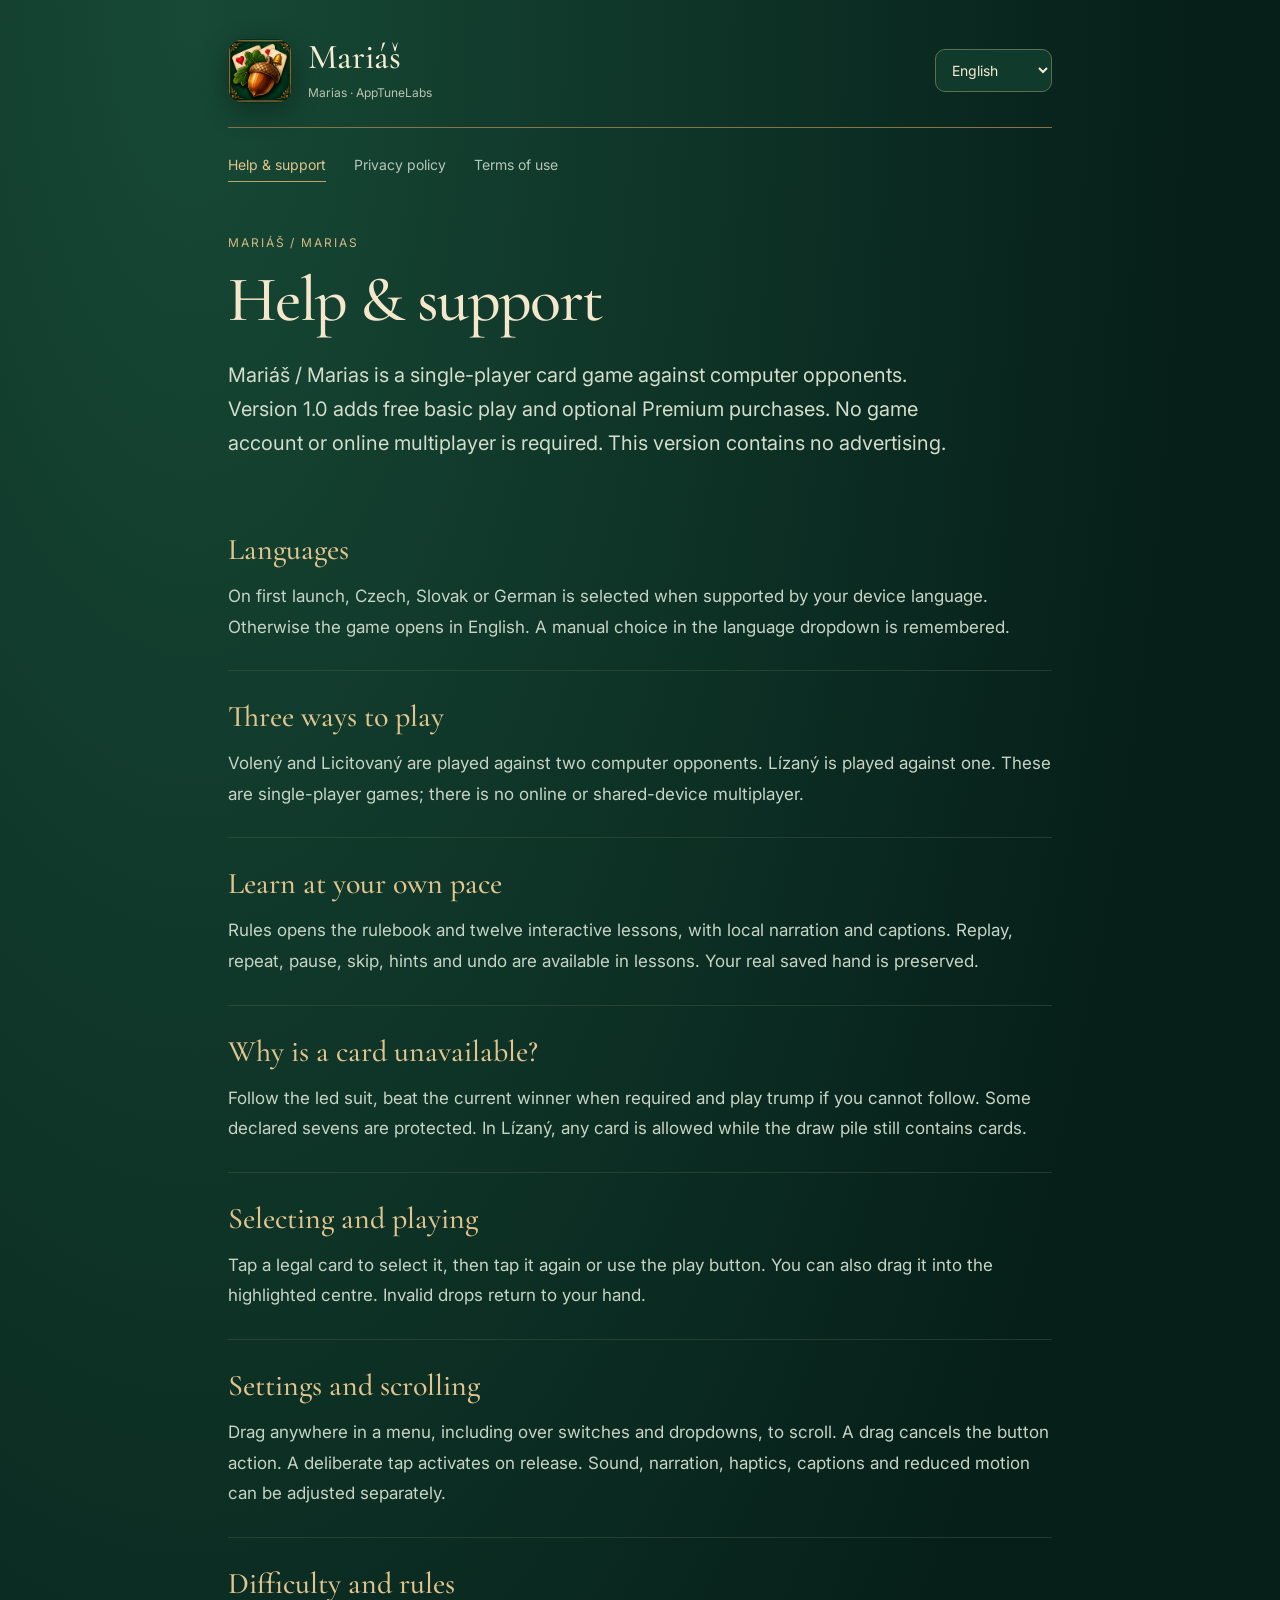
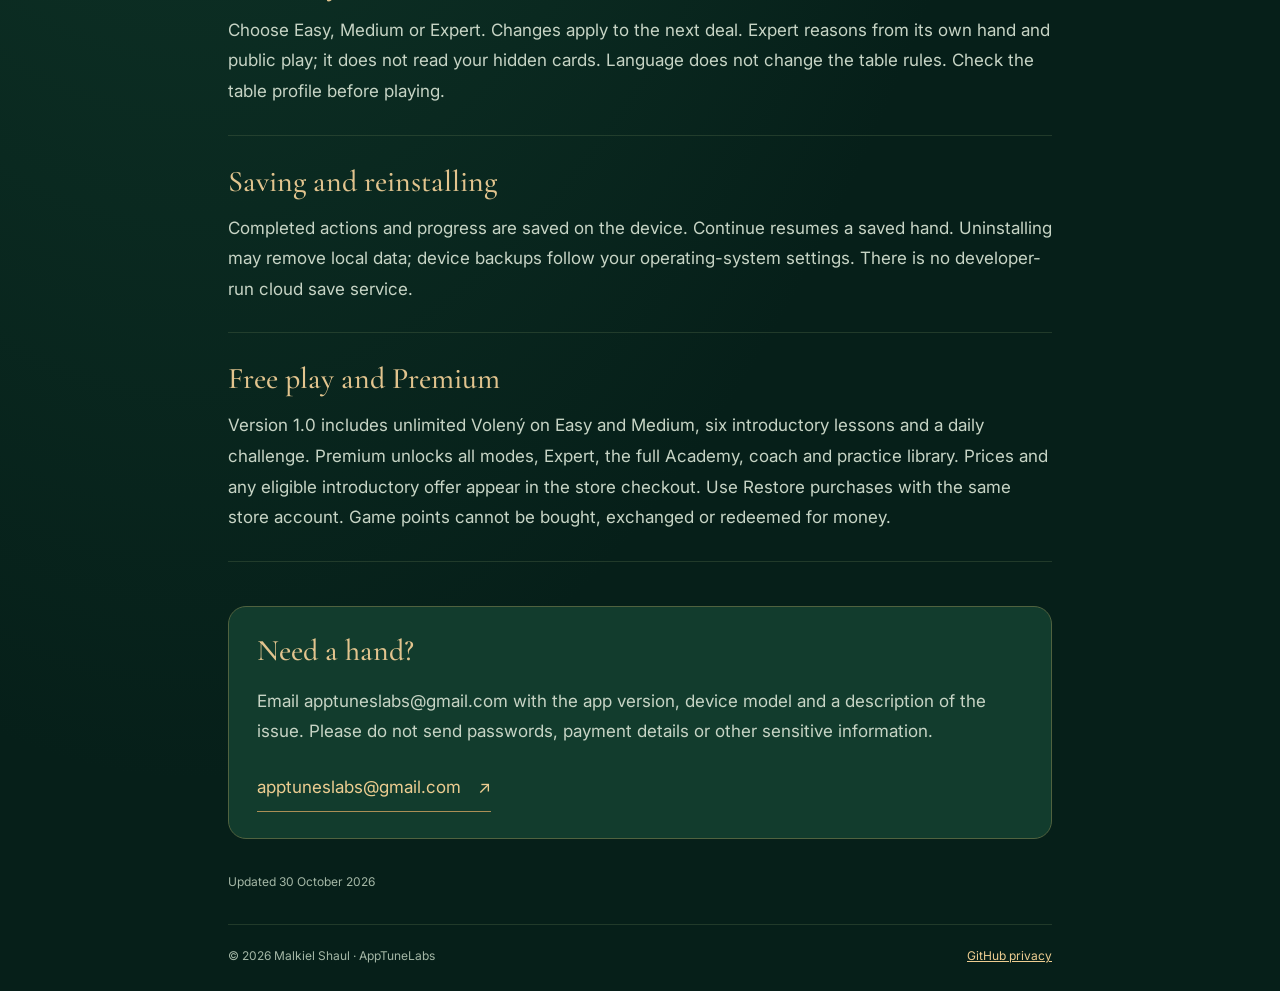
==== commit 17db01e8: "Disclose Premium paywall analytics and clarify launch version" ====
--- a/index.html
+++ b/index.html
@@ -1 +1 @@
-<!doctype html><html lang="en"><head><meta charset="utf-8"><meta name="viewport" content="width=device-width,initial-scale=1"><meta name="theme-color" content="#082c24"><title>Mariáš / Marias — Support</title><meta name="description" content="Help and privacy information for Mariáš / Marias, the offline premium Czech card game."><link rel="canonical" href="https://malkiel2.github.io/Marias-Support/index.html"><link rel="alternate" hreflang="en" href="https://malkiel2.github.io/Marias-Support/index.html?lang=en"><link rel="alternate" hreflang="cs" href="https://malkiel2.github.io/Marias-Support/index.html?lang=cs"><link rel="alternate" hreflang="sk" href="https://malkiel2.github.io/Marias-Support/index.html?lang=sk"><link rel="alternate" hreflang="de" href="https://malkiel2.github.io/Marias-Support/index.html?lang=de"><link rel="icon" href="assets/icon.png"><link rel="stylesheet" href="style.css?v=995d9b1980"><script src="site.js?v=de9e3df1a8" defer></script></head><body><main><header><a class="brand" href="index.html"><img src="assets/icon.png" alt=""><span>Mariáš<small>Marias · AppTuneLabs</small></span></a><label class="language"><span class="sr-only">Language</span><select id="language"><option value="en">English</option><option value="cs">Čeština</option><option value="sk">Slovenčina</option><option value="de">Deutsch</option></select></label></header><nav aria-label="Support pages"><a data-nav="support" href="index.html">Help & support</a><a data-nav="privacy" href="privacy.html">Privacy policy</a><a data-nav="terms" href="terms.html">Terms of use</a></nav><article lang="en" data-lang="en"><p class="eyebrow">MARIÁŠ / MARIAS</p><h1>Help &amp; support</h1><p class="lead">Mariáš / Marias is a single-player card game against computer opponents. Version 1.1 adds free basic play and optional Premium purchases. No game account or online multiplayer is required. This version contains no advertising.</p><section><h2>Languages</h2><p>On first launch, Czech, Slovak or German is selected when supported by your device language. Otherwise the game opens in English. A manual choice in the language dropdown is remembered.</p></section><section><h2>Three ways to play</h2><p>Volený and Licitovaný are played against two computer opponents. Lízaný is played against one. These are single-player games; there is no online or shared-device multiplayer.</p></section><section><h2>Learn at your own pace</h2><p>Rules opens the rulebook and twelve interactive lessons, with local narration and captions. Replay, repeat, pause, skip, hints and undo are available in lessons. Your real saved hand is preserved.</p></section><section><h2>Why is a card unavailable?</h2><p>Follow the led suit, beat the current winner when required and play trump if you cannot follow. Some declared sevens are protected. In Lízaný, any card is allowed while the draw pile still contains cards.</p></section><section><h2>Selecting and playing</h2><p>Tap a legal card to select it, then tap it again or use the play button. You can also drag it into the highlighted centre. Invalid drops return to your hand.</p></section><section><h2>Settings and scrolling</h2><p>Drag anywhere in a menu, including over switches and dropdowns, to scroll. A drag cancels the button action. A deliberate tap activates on release. Sound, narration, haptics, captions and reduced motion can be adjusted separately.</p></section><section><h2>Difficulty and rules</h2><p>Choose Easy, Medium or Expert. Changes apply to the next deal. Expert reasons from its own hand and public play; it does not read your hidden cards. Language does not change the table rules. Check the table profile before playing.</p></section><section><h2>Saving and reinstalling</h2><p>Completed actions and progress are saved on the device. Continue resumes a saved hand. Uninstalling may remove local data; device backups follow your operating-system settings. There is no developer-run cloud save service.</p></section><section><h2>Free play and Premium</h2><p>Version 1.1 includes unlimited Volený on Easy and Medium, six introductory lessons and a daily challenge. Premium unlocks all modes, Expert, the full Academy, coach and practice library. Prices and any eligible introductory offer appear in the store checkout. Use Restore purchases with the same store account. Game points cannot be bought, exchanged or redeemed for money.</p></section><aside><h2>Need a hand?</h2><p>Email apptuneslabs@gmail.com with the app version, device model and a description of the issue. Please do not send passwords, payment details or other sensitive information.</p><a class="contact" href="mailto:apptuneslabs@gmail.com">apptuneslabs@gmail.com <span aria-hidden="true">↗</span></a></aside><p class="updated">Updated 30 October 2026</p></article><article lang="cs" data-lang="cs" hidden><p class="eyebrow">MARIÁŠ / MARIAS</p><h1>Nápověda a podpora</h1><p class="lead">Mariáš je karetní hra pro jednoho hráče proti počítači. Verze 1.1 přidává základní hru zdarma a volitelné nákupy Premium. Nevyžaduje herní účet ani online hru. Tato verze neobsahuje reklamy.</p><section><h2>Jazyk hry</h2><p>Při prvním spuštění se podle jazyka zařízení zvolí čeština, slovenština nebo němčina, pokud je podporována. Jinak se otevře angličtina. Ruční výběr z nabídky jazyka si hra pamatuje.</p></section><section><h2>Tři varianty</h2><p>Volený a licitovaný se hrají proti dvěma počítačovým soupeřům, lízaný proti jednomu. Hraje jeden člověk; online hra ani více lidí na jednom zařízení nejsou podporovány.</p></section><section><h2>Výuka vlastním tempem</h2><p>Pravidla obsahují příručku a dvanáct hratelných lekcí s místním hlasem a titulky. Ve výuce lze přehrávat, opakovat, pozastavit, přeskočit, získat radu nebo vrátit tah. Skutečné rozehrané rozdání zůstává zachováno.</p></section><section><h2>Proč kartu nelze zahrát?</h2><p>Musíte ctít nesenou barvu, přebít, když to pravidla vyžadují, a trumfovat, pokud barvu nemáte. Některé ohlášené sedmy jsou chráněné. V lízaném lze do vyprázdnění talonu hrát libovolnou kartu.</p></section><section><h2>Výběr a zahrání karty</h2><p>Klepnutím povolenou kartu vyberete. Dalším klepnutím nebo tlačítkem ji zahrajete. Lze ji také přetáhnout do zvýrazněného středu. Neplatné puštění kartu vrátí.</p></section><section><h2>Nastavení a posouvání</h2><p>Posouvejte tahem kdekoli v nabídce, i přes přepínače nebo rozbalovací seznamy. Tah zruší stisk tlačítka. Záměrné klepnutí se provede po uvolnění. Zvuk, hlas, vibrace, titulky a omezení pohybu mají vlastní nastavení.</p></section><section><h2>Obtížnost a pravidla</h2><p>Zvolte Lehkou, Střední nebo Mistra. Změna platí od dalšího rozdání. Mistr používá vlastní ruku a veřejné tahy, ne vaše skryté karty. Změna jazyka nemění pravidla stolu. Před hrou zkontrolujte profil.</p></section><section><h2>Ukládání a přeinstalace</h2><p>Hra ukládá dokončené akce a postup do zařízení. Pokračovat obnoví rozdání. Odinstalace může místní data odstranit. Zálohy závisejí na nastavení systému; nemáme vlastní cloudové ukládání.</p></section><section><h2>Hra zdarma a Premium</h2><p>Verze 1.1 nabízí neomezený volený mariáš na lehké a střední úrovni, šest úvodních lekcí a denní výzvu. Premium odemkne všechny varianty, Mistra, celou akademii, trenéra a tréninkovou knihovnu. Cenu a případnou úvodní nabídku ukáže obchod před potvrzením. Obnovte nákupy se stejným účtem obchodu. Herní body nelze koupit ani směnit za peníze.</p></section><aside><h2>Potřebujete poradit?</h2><p>Napište na apptuneslabs@gmail.com. Uveďte verzi hry, model zařízení a popis problému. Neposílejte hesla, platební údaje ani jiné citlivé informace.</p><a class="contact" href="mailto:apptuneslabs@gmail.com">apptuneslabs@gmail.com <span aria-hidden="true">↗</span></a></aside><p class="updated">Aktualizováno 30. října 2026</p></article><article lang="sk" data-lang="sk" hidden><p class="eyebrow">MARIÁŠ / MARIAS</p><h1>Pomoc a podpora</h1><p class="lead">Mariáš je kartová hra pre jedného hráča proti počítaču. Verzia 1.1 pridáva základnú hru zdarma a voliteľné nákupy Premium. Nevyžaduje herný účet ani online hru. Táto verzia neobsahuje reklamy.</p><section><h2>Jazyk hry</h2><p>Pri prvom spustení sa podľa jazyka zariadenia zvolí čeština, slovenčina alebo nemčina, ak je podporovaná. Inak sa otvorí angličtina. Ručný výber z ponuky jazyka si hra pamätá.</p></section><section><h2>Tri varianty</h2><p>Volený a licitovaný sa hrajú proti dvom počítačovým súperom, lízaný proti jednému. Hrá jeden človek; online hra ani viacerí ľudia na jednom zariadení nie sú podporovaní.</p></section><section><h2>Výučba vlastným tempom</h2><p>Pravidlá obsahujú príručku a dvanásť hrateľných lekcií s miestnym hlasom a titulkami. Vo výučbe možno prehrať, opakovať, pozastaviť, preskočiť, získať radu alebo vrátiť ťah. Skutočné rozohrané rozdanie zostáva zachované.</p></section><section><h2>Prečo kartu nemožno zahrať?</h2><p>Musíte dodržať nesenú farbu, prebiť, keď to pravidlá vyžadujú, a tromfovať, ak farbu nemáte. Niektoré ohlásené sedmy sú chránené. V lízanom možno do vyprázdnenia kôpky hrať ľubovoľnú kartu.</p></section><section><h2>Výber a zahranie karty</h2><p>Ťuknutím povolenú kartu vyberiete. Ďalším ťuknutím alebo tlačidlom ju zahráte. Možno ju aj potiahnuť do zvýrazneného stredu. Neplatné pustenie kartu vráti.</p></section><section><h2>Nastavenia a posúvanie</h2><p>Posúvajte ťahom kdekoľvek v ponuke, aj cez prepínače alebo rozbaľovacie zoznamy. Ťah zruší stlačenie tlačidla. Zámerné ťuknutie sa vykoná po uvoľnení. Zvuk, hlas, vibrácie, titulky a obmedzenie pohybu majú vlastné nastavenia.</p></section><section><h2>Náročnosť a pravidlá</h2><p>Zvoľte Ľahkú, Strednú alebo Majstra. Zmena platí od ďalšieho rozdania. Majster používa vlastnú ruku a verejné ťahy, nie vaše skryté karty. Zmena jazyka nemení pravidlá stola. Pred hrou skontrolujte profil.</p></section><section><h2>Ukladanie a preinštalovanie</h2><p>Hra ukladá dokončené akcie a postup do zariadenia. Pokračovať obnoví rozdanie. Odinštalovanie môže miestne údaje odstrániť. Zálohy závisia od nastavení systému; nemáme vlastné cloudové ukladanie.</p></section><section><h2>Hra zdarma a Premium</h2><p>Verzia 1.1 ponúka neobmedzený volený mariáš na ľahkej a strednej úrovni, šesť úvodných lekcií a dennú výzvu. Premium odomkne všetky varianty, Experta, celú akadémiu, trénera a tréningovú knižnicu. Cenu a prípadnú úvodnú ponuku ukáže obchod pred potvrdením. Obnovte nákupy s rovnakým účtom obchodu. Herné body nemožno kúpiť ani vymeniť za peniaze.</p></section><aside><h2>Potrebujete poradiť?</h2><p>Napíšte na apptuneslabs@gmail.com. Uveďte verziu hry, model zariadenia a opis problému. Neposielajte heslá, platobné údaje ani iné citlivé informácie.</p><a class="contact" href="mailto:apptuneslabs@gmail.com">apptuneslabs@gmail.com <span aria-hidden="true">↗</span></a></aside><p class="updated">Aktualizované 30. októbra 2026</p></article><article lang="de" data-lang="de" hidden><p class="eyebrow">MARIÁŠ / MARIAS</p><h1>Hilfe &amp; Support</h1><p class="lead">Mariáš ist ein Kartenspiel für eine Person gegen den Computer. Version 1.1 ergänzt kostenloses Basisspiel und optionale Premium-Käufe. Ein Spielkonto oder Online-Mehrspieler ist nicht erforderlich. Diese Version enthält keine Werbung.</p><section><h2>Sprache</h2><p>Beim ersten Start wird die unterstützte Gerätesprache Tschechisch, Slowakisch oder Deutsch gewählt. Andernfalls öffnet sich Englisch. Eine manuelle Auswahl im Sprachmenü wird gespeichert.</p></section><section><h2>Drei Varianten</h2><p>Volený und Licitovaný spielt man gegen zwei Computergegner, Lízaný gegen einen. Es spielt ein Mensch. Online-Mehrspieler und mehrere Menschen an einem Gerät sind nicht vorgesehen.</p></section><section><h2>In deinem Tempo lernen</h2><p>Regeln öffnet das Regelbuch und zwölf spielbare Lektionen mit lokaler Sprachführung und Untertiteln. In Lektionen stehen Wiederholen, Pause, Überspringen, Hinweise und Zurücknehmen zur Verfügung. Deine echte gespeicherte Runde bleibt erhalten.</p></section><section><h2>Warum ist eine Karte nicht erlaubt?</h2><p>Bediene die ausgespielte Farbe, überstich nach den Regeln und spiele Trumpf, wenn du die Farbe nicht hast. Bestimmte angesagte Siebenen sind geschützt. Bei Lízaný ist jede Karte erlaubt, solange der Nachziehstapel nicht leer ist.</p></section><section><h2>Karten auswählen und spielen</h2><p>Tippe auf eine erlaubte Karte und danach erneut darauf oder auf die Spieltaste. Du kannst sie auch in die markierte Mitte ziehen. Eine ungültig abgelegte Karte kehrt auf die Hand zurück.</p></section><section><h2>Einstellungen und Scrollen</h2><p>Ziehe zum Scrollen an einer beliebigen Stelle im Menü, auch über Schaltern und Auswahlfeldern. Ziehen bricht die Schaltflächenaktion ab. Ein gezieltes Tippen wirkt beim Loslassen. Ton, Sprache, Haptik, Untertitel und weniger Bewegung sind getrennt einstellbar.</p></section><section><h2>Schwierigkeit und Regeln</h2><p>Wähle Leicht, Mittel oder Experte. Änderungen gelten ab der nächsten Runde. Experte nutzt die eigene Hand und öffentliche Züge, nicht deine verdeckten Karten. Die Sprache ändert keine Tischregeln. Prüfe vor dem Spielen das Profil.</p></section><section><h2>Speichern und Neuinstallation</h2><p>Abgeschlossene Aktionen und Fortschritt werden auf dem Gerät gespeichert. Weiter setzt die Runde fort. Eine Deinstallation kann lokale Daten löschen. Sicherungen folgen den Betriebssystemeinstellungen; wir betreiben keinen Cloud-Spielstanddienst.</p></section><section><h2>Kostenlos spielen und Premium</h2><p>Version 1.1 enthält unbegrenzt Volený auf Leicht und Mittel, sechs Einstiegslektionen und eine tägliche Aufgabe. Premium öffnet alle Modi, Experte, die gesamte Akademie, Trainer und Übungsbibliothek. Preis und berechtigtes Einführungsangebot erscheinen vor der Bestätigung im Store. Käufe mit demselben Store-Konto wiederherstellen. Spielpunkte können nicht gekauft oder gegen Geld getauscht werden.</p></section><aside><h2>Brauchst du Hilfe?</h2><p>Schreibe an apptuneslabs@gmail.com und nenne Spielversion, Gerätemodell und das Problem. Bitte sende keine Passwörter, Zahlungsdaten oder anderen sensiblen Informationen.</p><a class="contact" href="mailto:apptuneslabs@gmail.com">apptuneslabs@gmail.com <span aria-hidden="true">↗</span></a></aside><p class="updated">Aktualisiert am 30. Oktober 2026</p></article><footer><p>© 2026 Malkiel Shaul · AppTuneLabs</p><a href="https://docs.github.com/en/site-policy/privacy-policies/github-general-privacy-statement">GitHub privacy</a></footer></main></body></html>+<!doctype html><html lang="en"><head><meta charset="utf-8"><meta name="viewport" content="width=device-width,initial-scale=1"><meta name="theme-color" content="#082c24"><title>Mariáš / Marias — Support</title><meta name="description" content="Help and privacy information for Mariáš / Marias, the offline premium Czech card game."><link rel="canonical" href="https://malkiel2.github.io/Marias-Support/index.html"><link rel="alternate" hreflang="en" href="https://malkiel2.github.io/Marias-Support/index.html?lang=en"><link rel="alternate" hreflang="cs" href="https://malkiel2.github.io/Marias-Support/index.html?lang=cs"><link rel="alternate" hreflang="sk" href="https://malkiel2.github.io/Marias-Support/index.html?lang=sk"><link rel="alternate" hreflang="de" href="https://malkiel2.github.io/Marias-Support/index.html?lang=de"><link rel="icon" href="assets/icon.png"><link rel="stylesheet" href="style.css?v=995d9b1980"><script src="site.js?v=de9e3df1a8" defer></script></head><body><main><header><a class="brand" href="index.html"><img src="assets/icon.png" alt=""><span>Mariáš<small>Marias · AppTuneLabs</small></span></a><label class="language"><span class="sr-only">Language</span><select id="language"><option value="en">English</option><option value="cs">Čeština</option><option value="sk">Slovenčina</option><option value="de">Deutsch</option></select></label></header><nav aria-label="Support pages"><a data-nav="support" href="index.html">Help & support</a><a data-nav="privacy" href="privacy.html">Privacy policy</a><a data-nav="terms" href="terms.html">Terms of use</a></nav><article lang="en" data-lang="en"><p class="eyebrow">MARIÁŠ / MARIAS</p><h1>Help &amp; support</h1><p class="lead">Mariáš / Marias is a single-player card game against computer opponents. Version 1.0 adds free basic play and optional Premium purchases. No game account or online multiplayer is required. This version contains no advertising.</p><section><h2>Languages</h2><p>On first launch, Czech, Slovak or German is selected when supported by your device language. Otherwise the game opens in English. A manual choice in the language dropdown is remembered.</p></section><section><h2>Three ways to play</h2><p>Volený and Licitovaný are played against two computer opponents. Lízaný is played against one. These are single-player games; there is no online or shared-device multiplayer.</p></section><section><h2>Learn at your own pace</h2><p>Rules opens the rulebook and twelve interactive lessons, with local narration and captions. Replay, repeat, pause, skip, hints and undo are available in lessons. Your real saved hand is preserved.</p></section><section><h2>Why is a card unavailable?</h2><p>Follow the led suit, beat the current winner when required and play trump if you cannot follow. Some declared sevens are protected. In Lízaný, any card is allowed while the draw pile still contains cards.</p></section><section><h2>Selecting and playing</h2><p>Tap a legal card to select it, then tap it again or use the play button. You can also drag it into the highlighted centre. Invalid drops return to your hand.</p></section><section><h2>Settings and scrolling</h2><p>Drag anywhere in a menu, including over switches and dropdowns, to scroll. A drag cancels the button action. A deliberate tap activates on release. Sound, narration, haptics, captions and reduced motion can be adjusted separately.</p></section><section><h2>Difficulty and rules</h2><p>Choose Easy, Medium or Expert. Changes apply to the next deal. Expert reasons from its own hand and public play; it does not read your hidden cards. Language does not change the table rules. Check the table profile before playing.</p></section><section><h2>Saving and reinstalling</h2><p>Completed actions and progress are saved on the device. Continue resumes a saved hand. Uninstalling may remove local data; device backups follow your operating-system settings. There is no developer-run cloud save service.</p></section><section><h2>Free play and Premium</h2><p>Version 1.0 includes unlimited Volený on Easy and Medium, six introductory lessons and a daily challenge. Premium unlocks all modes, Expert, the full Academy, coach and practice library. Prices and any eligible introductory offer appear in the store checkout. Use Restore purchases with the same store account. Game points cannot be bought, exchanged or redeemed for money.</p></section><aside><h2>Need a hand?</h2><p>Email apptuneslabs@gmail.com with the app version, device model and a description of the issue. Please do not send passwords, payment details or other sensitive information.</p><a class="contact" href="mailto:apptuneslabs@gmail.com">apptuneslabs@gmail.com <span aria-hidden="true">↗</span></a></aside><p class="updated">Updated 30 October 2026</p></article><article lang="cs" data-lang="cs" hidden><p class="eyebrow">MARIÁŠ / MARIAS</p><h1>Nápověda a podpora</h1><p class="lead">Mariáš je karetní hra pro jednoho hráče proti počítači. Verze 1.0 přidává základní hru zdarma a volitelné nákupy Premium. Nevyžaduje herní účet ani online hru. Tato verze neobsahuje reklamy.</p><section><h2>Jazyk hry</h2><p>Při prvním spuštění se podle jazyka zařízení zvolí čeština, slovenština nebo němčina, pokud je podporována. Jinak se otevře angličtina. Ruční výběr z nabídky jazyka si hra pamatuje.</p></section><section><h2>Tři varianty</h2><p>Volený a licitovaný se hrají proti dvěma počítačovým soupeřům, lízaný proti jednomu. Hraje jeden člověk; online hra ani více lidí na jednom zařízení nejsou podporovány.</p></section><section><h2>Výuka vlastním tempem</h2><p>Pravidla obsahují příručku a dvanáct hratelných lekcí s místním hlasem a titulky. Ve výuce lze přehrávat, opakovat, pozastavit, přeskočit, získat radu nebo vrátit tah. Skutečné rozehrané rozdání zůstává zachováno.</p></section><section><h2>Proč kartu nelze zahrát?</h2><p>Musíte ctít nesenou barvu, přebít, když to pravidla vyžadují, a trumfovat, pokud barvu nemáte. Některé ohlášené sedmy jsou chráněné. V lízaném lze do vyprázdnění talonu hrát libovolnou kartu.</p></section><section><h2>Výběr a zahrání karty</h2><p>Klepnutím povolenou kartu vyberete. Dalším klepnutím nebo tlačítkem ji zahrajete. Lze ji také přetáhnout do zvýrazněného středu. Neplatné puštění kartu vrátí.</p></section><section><h2>Nastavení a posouvání</h2><p>Posouvejte tahem kdekoli v nabídce, i přes přepínače nebo rozbalovací seznamy. Tah zruší stisk tlačítka. Záměrné klepnutí se provede po uvolnění. Zvuk, hlas, vibrace, titulky a omezení pohybu mají vlastní nastavení.</p></section><section><h2>Obtížnost a pravidla</h2><p>Zvolte Lehkou, Střední nebo Mistra. Změna platí od dalšího rozdání. Mistr používá vlastní ruku a veřejné tahy, ne vaše skryté karty. Změna jazyka nemění pravidla stolu. Před hrou zkontrolujte profil.</p></section><section><h2>Ukládání a přeinstalace</h2><p>Hra ukládá dokončené akce a postup do zařízení. Pokračovat obnoví rozdání. Odinstalace může místní data odstranit. Zálohy závisejí na nastavení systému; nemáme vlastní cloudové ukládání.</p></section><section><h2>Hra zdarma a Premium</h2><p>Verze 1.0 nabízí neomezený volený mariáš na lehké a střední úrovni, šest úvodních lekcí a denní výzvu. Premium odemkne všechny varianty, Mistra, celou akademii, trenéra a tréninkovou knihovnu. Cenu a případnou úvodní nabídku ukáže obchod před potvrzením. Obnovte nákupy se stejným účtem obchodu. Herní body nelze koupit ani směnit za peníze.</p></section><aside><h2>Potřebujete poradit?</h2><p>Napište na apptuneslabs@gmail.com. Uveďte verzi hry, model zařízení a popis problému. Neposílejte hesla, platební údaje ani jiné citlivé informace.</p><a class="contact" href="mailto:apptuneslabs@gmail.com">apptuneslabs@gmail.com <span aria-hidden="true">↗</span></a></aside><p class="updated">Aktualizováno 30. října 2026</p></article><article lang="sk" data-lang="sk" hidden><p class="eyebrow">MARIÁŠ / MARIAS</p><h1>Pomoc a podpora</h1><p class="lead">Mariáš je kartová hra pre jedného hráča proti počítaču. Verzia 1.0 pridáva základnú hru zdarma a voliteľné nákupy Premium. Nevyžaduje herný účet ani online hru. Táto verzia neobsahuje reklamy.</p><section><h2>Jazyk hry</h2><p>Pri prvom spustení sa podľa jazyka zariadenia zvolí čeština, slovenčina alebo nemčina, ak je podporovaná. Inak sa otvorí angličtina. Ručný výber z ponuky jazyka si hra pamätá.</p></section><section><h2>Tri varianty</h2><p>Volený a licitovaný sa hrajú proti dvom počítačovým súperom, lízaný proti jednému. Hrá jeden človek; online hra ani viacerí ľudia na jednom zariadení nie sú podporovaní.</p></section><section><h2>Výučba vlastným tempom</h2><p>Pravidlá obsahujú príručku a dvanásť hrateľných lekcií s miestnym hlasom a titulkami. Vo výučbe možno prehrať, opakovať, pozastaviť, preskočiť, získať radu alebo vrátiť ťah. Skutočné rozohrané rozdanie zostáva zachované.</p></section><section><h2>Prečo kartu nemožno zahrať?</h2><p>Musíte dodržať nesenú farbu, prebiť, keď to pravidlá vyžadujú, a tromfovať, ak farbu nemáte. Niektoré ohlásené sedmy sú chránené. V lízanom možno do vyprázdnenia kôpky hrať ľubovoľnú kartu.</p></section><section><h2>Výber a zahranie karty</h2><p>Ťuknutím povolenú kartu vyberiete. Ďalším ťuknutím alebo tlačidlom ju zahráte. Možno ju aj potiahnuť do zvýrazneného stredu. Neplatné pustenie kartu vráti.</p></section><section><h2>Nastavenia a posúvanie</h2><p>Posúvajte ťahom kdekoľvek v ponuke, aj cez prepínače alebo rozbaľovacie zoznamy. Ťah zruší stlačenie tlačidla. Zámerné ťuknutie sa vykoná po uvoľnení. Zvuk, hlas, vibrácie, titulky a obmedzenie pohybu majú vlastné nastavenia.</p></section><section><h2>Náročnosť a pravidlá</h2><p>Zvoľte Ľahkú, Strednú alebo Majstra. Zmena platí od ďalšieho rozdania. Majster používa vlastnú ruku a verejné ťahy, nie vaše skryté karty. Zmena jazyka nemení pravidlá stola. Pred hrou skontrolujte profil.</p></section><section><h2>Ukladanie a preinštalovanie</h2><p>Hra ukladá dokončené akcie a postup do zariadenia. Pokračovať obnoví rozdanie. Odinštalovanie môže miestne údaje odstrániť. Zálohy závisia od nastavení systému; nemáme vlastné cloudové ukladanie.</p></section><section><h2>Hra zdarma a Premium</h2><p>Verzia 1.0 ponúka neobmedzený volený mariáš na ľahkej a strednej úrovni, šesť úvodných lekcií a dennú výzvu. Premium odomkne všetky varianty, Experta, celú akadémiu, trénera a tréningovú knižnicu. Cenu a prípadnú úvodnú ponuku ukáže obchod pred potvrdením. Obnovte nákupy s rovnakým účtom obchodu. Herné body nemožno kúpiť ani vymeniť za peniaze.</p></section><aside><h2>Potrebujete poradiť?</h2><p>Napíšte na apptuneslabs@gmail.com. Uveďte verziu hry, model zariadenia a opis problému. Neposielajte heslá, platobné údaje ani iné citlivé informácie.</p><a class="contact" href="mailto:apptuneslabs@gmail.com">apptuneslabs@gmail.com <span aria-hidden="true">↗</span></a></aside><p class="updated">Aktualizované 30. októbra 2026</p></article><article lang="de" data-lang="de" hidden><p class="eyebrow">MARIÁŠ / MARIAS</p><h1>Hilfe &amp; Support</h1><p class="lead">Mariáš ist ein Kartenspiel für eine Person gegen den Computer. Version 1.0 ergänzt kostenloses Basisspiel und optionale Premium-Käufe. Ein Spielkonto oder Online-Mehrspieler ist nicht erforderlich. Diese Version enthält keine Werbung.</p><section><h2>Sprache</h2><p>Beim ersten Start wird die unterstützte Gerätesprache Tschechisch, Slowakisch oder Deutsch gewählt. Andernfalls öffnet sich Englisch. Eine manuelle Auswahl im Sprachmenü wird gespeichert.</p></section><section><h2>Drei Varianten</h2><p>Volený und Licitovaný spielt man gegen zwei Computergegner, Lízaný gegen einen. Es spielt ein Mensch. Online-Mehrspieler und mehrere Menschen an einem Gerät sind nicht vorgesehen.</p></section><section><h2>In deinem Tempo lernen</h2><p>Regeln öffnet das Regelbuch und zwölf spielbare Lektionen mit lokaler Sprachführung und Untertiteln. In Lektionen stehen Wiederholen, Pause, Überspringen, Hinweise und Zurücknehmen zur Verfügung. Deine echte gespeicherte Runde bleibt erhalten.</p></section><section><h2>Warum ist eine Karte nicht erlaubt?</h2><p>Bediene die ausgespielte Farbe, überstich nach den Regeln und spiele Trumpf, wenn du die Farbe nicht hast. Bestimmte angesagte Siebenen sind geschützt. Bei Lízaný ist jede Karte erlaubt, solange der Nachziehstapel nicht leer ist.</p></section><section><h2>Karten auswählen und spielen</h2><p>Tippe auf eine erlaubte Karte und danach erneut darauf oder auf die Spieltaste. Du kannst sie auch in die markierte Mitte ziehen. Eine ungültig abgelegte Karte kehrt auf die Hand zurück.</p></section><section><h2>Einstellungen und Scrollen</h2><p>Ziehe zum Scrollen an einer beliebigen Stelle im Menü, auch über Schaltern und Auswahlfeldern. Ziehen bricht die Schaltflächenaktion ab. Ein gezieltes Tippen wirkt beim Loslassen. Ton, Sprache, Haptik, Untertitel und weniger Bewegung sind getrennt einstellbar.</p></section><section><h2>Schwierigkeit und Regeln</h2><p>Wähle Leicht, Mittel oder Experte. Änderungen gelten ab der nächsten Runde. Experte nutzt die eigene Hand und öffentliche Züge, nicht deine verdeckten Karten. Die Sprache ändert keine Tischregeln. Prüfe vor dem Spielen das Profil.</p></section><section><h2>Speichern und Neuinstallation</h2><p>Abgeschlossene Aktionen und Fortschritt werden auf dem Gerät gespeichert. Weiter setzt die Runde fort. Eine Deinstallation kann lokale Daten löschen. Sicherungen folgen den Betriebssystemeinstellungen; wir betreiben keinen Cloud-Spielstanddienst.</p></section><section><h2>Kostenlos spielen und Premium</h2><p>Version 1.0 enthält unbegrenzt Volený auf Leicht und Mittel, sechs Einstiegslektionen und eine tägliche Aufgabe. Premium öffnet alle Modi, Experte, die gesamte Akademie, Trainer und Übungsbibliothek. Preis und berechtigtes Einführungsangebot erscheinen vor der Bestätigung im Store. Käufe mit demselben Store-Konto wiederherstellen. Spielpunkte können nicht gekauft oder gegen Geld getauscht werden.</p></section><aside><h2>Brauchst du Hilfe?</h2><p>Schreibe an apptuneslabs@gmail.com und nenne Spielversion, Gerätemodell und das Problem. Bitte sende keine Passwörter, Zahlungsdaten oder anderen sensiblen Informationen.</p><a class="contact" href="mailto:apptuneslabs@gmail.com">apptuneslabs@gmail.com <span aria-hidden="true">↗</span></a></aside><p class="updated">Aktualisiert am 30. Oktober 2026</p></article><footer><p>© 2026 Malkiel Shaul · AppTuneLabs</p><a href="https://docs.github.com/en/site-policy/privacy-policies/github-general-privacy-statement">GitHub privacy</a></footer></main></body></html>
